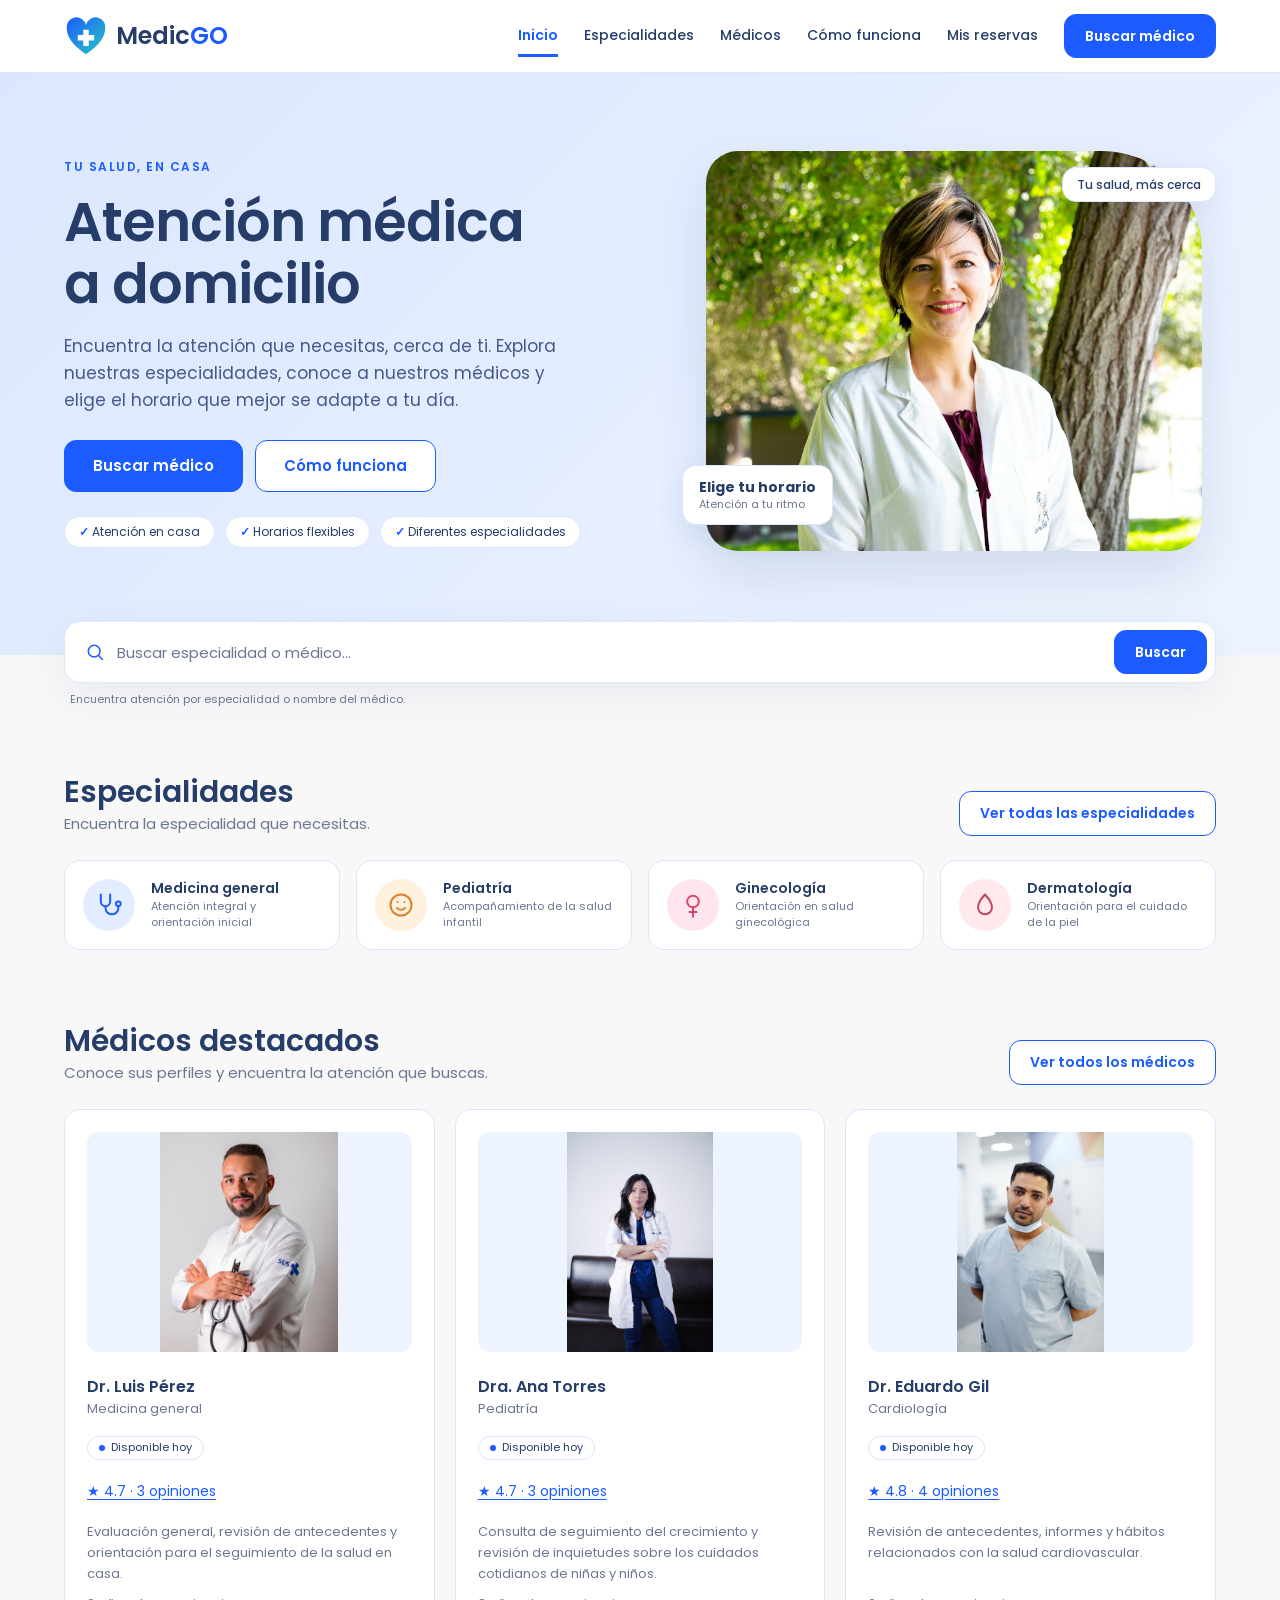
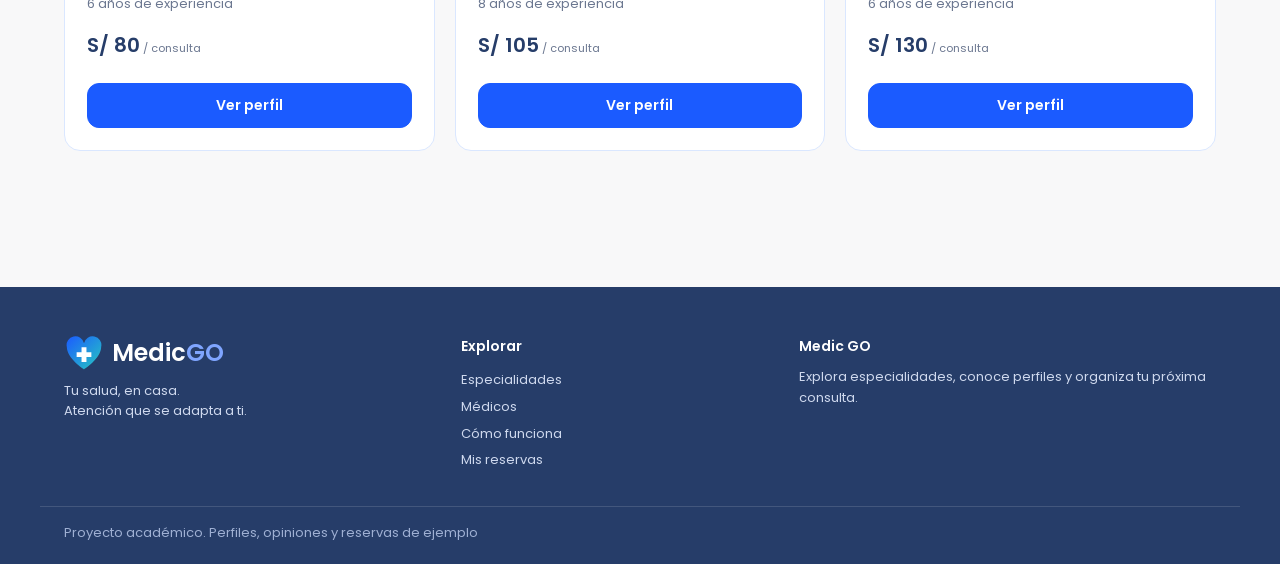
==== index.html @ 57f389d8 "Separa Medic GO en paginas y completa catalogo opiniones y reservas" ====
<!doctype html>
<html lang="es">
<head>
  <meta charset="utf-8">
  <meta name="viewport" content="width=device-width, initial-scale=1">
  <meta name="theme-color" content="#1b5bff">
  <meta name="description" content="Medic GO: encuentra especialidades, conoce nuestros médicos y elige tu horario de atención a domicilio.">
  <title>Medic GO · Tu salud, en casa</title>
  <!-- Poppins desde Google Fonts (temporal). Si falla, se usa Arial. -->
  <link rel="preconnect" href="https://fonts.googleapis.com">
  <link rel="preconnect" href="https://fonts.gstatic.com" crossorigin>
  <link rel="stylesheet" href="https://fonts.googleapis.com/css2?family=Poppins:wght@400;500;600&display=swap">
  <link rel="stylesheet" href="css/styles.css">
  <script src="js/data.js" defer></script>
  <script src="js/app.js" defer></script>
</head>
<body>
  <!-- Identidad visual compartida del proyecto. -->
  <svg width="0" height="0" style="position:absolute" aria-hidden="true">
    <defs><linearGradient id="lg" x1="0" y1="0" x2="1" y2="1"><stop offset="0" stop-color="#1b5bff"/><stop offset="1" stop-color="#27c9c0"/></linearGradient></defs>
    <symbol id="logo" viewBox="0 0 48 44"><path d="M24 42S3 29 3 14.5A10.5 10.5 0 0 1 24 10a10.5 10.5 0 0 1 21 4.5C45 29 24 42 24 42z" fill="url(#lg)"/><path d="M21 15h6v6h6v6h-6v6h-6v-6h-6v-6h6z" fill="#fff"/></symbol>
  </svg>

  <a class="skip" href="#contenido">Saltar al contenido</a>

  <header class="site-header" id="inicio-top">
    <div class="container bar">
      <a class="brand" href="index.html" aria-label="Medic GO, ir al inicio"><svg width="44" height="40"><use href="#logo"/></svg><span>Medic<b>GO</b></span></a>
      <button class="menu-btn" id="menu-btn" aria-expanded="false" aria-controls="main-nav" aria-label="Abrir menú"><span></span><span></span><span></span></button>
      <nav class="nav" id="main-nav" aria-label="Navegación principal">
        <a aria-current="page" href="index.html">Inicio</a>
        <a href="especialidades.html">Especialidades</a>
        <a href="medicos.html">Médicos</a>
        <a href="como-funciona.html">Cómo funciona</a>
        <a href="mis-reservas.html">Mis reservas</a>

        <a class="btn" href="medicos.html">Buscar médico</a>
      </nav>
    </div>
  </header>

  <main id="contenido">    <section class="hero" id="inicio">
      <div class="container hero-grid">
        <div class="hero-text">
          <span class="eyebrow">Tu salud, en casa</span>
          <h1>Atención médica<br>a domicilio</h1>
          <p class="lead">Encuentra la atención que necesitas, cerca de ti. Explora nuestras especialidades, conoce a nuestros médicos y elige el horario que mejor se adapte a tu día.</p>
          <div class="actions"><a class="btn big" href="medicos.html">Buscar médico</a><a class="btn2 big" href="como-funciona.html">Cómo funciona</a></div>
          <ul class="chips"><li>Atención en casa</li><li>Horarios flexibles</li><li>Diferentes especialidades</li></ul>
        </div>
        <div class="art"><img class="hero-photo" src="assets/hero.jpg" alt="Profesional de salud con bata y estetoscopio"><span class="art-chip">Tu salud, más cerca</span><div class="art-card cal"><b>Elige tu horario</b><span>Atención a tu ritmo</span></div></div>
      </div>
    </section>    <section class="container search-wrap" aria-label="Buscador">
      <form class="search" id="search-form" role="search">
        <svg width="20" height="20" viewBox="0 0 24 24" fill="none" stroke="currentColor" stroke-width="1.8" stroke-linecap="round" aria-hidden="true"><circle cx="11" cy="11" r="7"/><path d="M16.5 16.5L21 21"/></svg>
        <input id="search" type="search" placeholder="Buscar especialidad o médico…" aria-label="Buscar especialidad o médico" autocomplete="off">
        <button class="btn" type="submit">Buscar</button>
      </form>
      <p class="hint">Encuentra atención por especialidad o nombre del médico.</p>
    </section>    <section class="section container" id="especialidades">
      <div class="head"><div><h2>Especialidades</h2><p class="muted">Encuentra la especialidad que necesitas.</p></div><a class="btn2" href="especialidades.html">Ver todas las especialidades</a></div>
      <div class="tiles" id="tiles"></div>
    </section><section class="section container"><div class="head"><div><h2>Médicos destacados</h2><p class="muted">Conoce sus perfiles y encuentra la atención que buscas.</p></div><a class="btn2" href="medicos.html">Ver todos los médicos</a></div><div class="docs" id="featured-docs"></div></section></main>

  <footer class="footer">
    <div class="container foot-grid">
      <div><a class="brand light" href="index.html"><svg width="40" height="36"><use href="#logo"/></svg><span>Medic<b>GO</b></span></a><p>Tu salud, en casa.<br>Atención que se adapta a ti.</p></div>
      <div><h3>Explorar</h3><a href="especialidades.html">Especialidades</a><a href="medicos.html">Médicos</a><a href="como-funciona.html">Cómo funciona</a><a href="mis-reservas.html">Mis reservas</a></div>
      <div><h3>Medic GO</h3><p>Explora especialidades, conoce perfiles y organiza tu próxima consulta.</p></div>
    </div>
    <p class="copy container">Proyecto académico. Perfiles, opiniones y reservas de ejemplo</p>
  </footer>
  <div id="toast" role="status" aria-live="polite"></div>
</body>
</html>
---- css/styles.css ----
/* COLORES Y CONFIGURACIÓN */
:root {
  --blue: #1b5bff;
  --blue-d: #104ae5;
  --navy: #263d69;
  --hero: #dbe7ff;
  --soft: #edf3ff;
  --bg: #f8f8f9;
  --gray: #6b7790;
  --line: #dae7ff;
  --sand: #fff3d6;
  --r: 16px;
  --max: 1200px;
}

* {
  box-sizing: border-box;
}

[hidden] {
  display: none !important;
}

html {
  scroll-behavior: smooth;
  scroll-padding-top: 90px;
}

body {
  margin: 0;
  font-family: Poppins, Arial, sans-serif;
  font-size: 15px;
  line-height: 1.6;
  color: var(--navy);
  background: var(--bg);
}

h1, h2, h3, p, ul, ol {
  margin: 0;
}

ul, ol {
  padding: 0;
  list-style: none;
}

h1 {
  font-size: clamp(32px, 4.6vw, 54px);
  line-height: 1.15;
  font-weight: 600;
  letter-spacing: -1px;
}

h2 {
  font-size: clamp(22px, 2.6vw, 30px);
  line-height: 1.3;
  font-weight: 600;
}

h3 {
  font-size: 16px;
  font-weight: 600;
}

a {
  color: inherit;
}

button, input, select {
  font-family: inherit;
}

.muted {
  color: var(--gray);
}

:focus-visible {
  outline: 3px solid #91b1ff;
  outline-offset: 3px;
}

.container {
  width: 100%;
  max-width: var(--max);
  margin: 0 auto;
  padding: 0 24px;
}

.skip {
  position: absolute;
  left: -999px;
  top: 8px;
  background: white;
  padding: 8px 14px;
  border-radius: 8px;
  z-index: 100;
}

.skip:focus {
  left: 8px;
}

/* BOTONES */
.btn, .btn2 {
  display: inline-flex;
  align-items: center;
  justify-content: center;
  gap: 8px;
  min-height: 44px;
  padding: 10px 20px;
  border-radius: 12px;
  font-size: 14px;
  font-weight: 600;
  text-decoration: none;
  cursor: pointer;
  border: 1px solid var(--blue);
  transition: background .2s, transform .2s;
}

.btn {
  background: var(--blue);
  color: white;
}

.btn:hover {
  background: var(--blue-d);
  transform: translateY(-1px);
}

.btn2 {
  background: white;
  color: var(--blue);
}

.btn2:hover {
  background: var(--soft);
}

.big {
  min-height: 52px;
  padding: 12px 28px;
  font-size: 15px;
}

.full {
  width: 100%;
  margin-top: 20px;
}

/* ENCABEZADO */
.site-header {
  position: sticky;
  top: 0;
  z-index: 50;
  background: #ffffffee;
  backdrop-filter: blur(10px);
  border-bottom: 1px solid var(--line);
}

.bar {
  display: flex;
  align-items: center;
  justify-content: space-between;
  gap: 20px;
  min-height: 72px;
}

.brand {
  display: flex;
  align-items: center;
  gap: 8px;
  text-decoration: none;
  font-size: 24px;
  font-weight: 600;
  line-height: 1;
}

.brand b {
  color: var(--blue);
  font-weight: 600;
}

.nav {
  display: flex;
  align-items: center;
  gap: 26px;
}

.nav > a:not(.btn) {
  text-decoration: none;
  font-size: 14px;
  font-weight: 500;
  padding: 6px 0;
  border-bottom: 2px solid transparent;
}

.nav > a:not(.btn):hover {
  color: var(--blue);
  border-color: var(--blue);
}

.menu-btn {
  display: none;
  width: 44px;
  height: 44px;
  border: 1px solid var(--line);
  border-radius: 12px;
  background: white;
  cursor: pointer;
  flex-direction: column;
  justify-content: center;
  align-items: center;
  gap: 5px;
}

.menu-btn span {
  width: 20px;
  height: 2px;
  background: var(--navy);
  border-radius: 2px;
  transition: .2s;
}

.menu-btn[aria-expanded="true"] span:nth-child(1) {
  transform: translateY(7px) rotate(45deg);
}

.menu-btn[aria-expanded="true"] span:nth-child(2) {
  opacity: 0;
}

.menu-btn[aria-expanded="true"] span:nth-child(3) {
  transform: translateY(-7px) rotate(-45deg);
}

/* PORTADA */
.hero {
  background: linear-gradient(135deg, var(--hero), #eef4ff);
  padding: 64px 0 90px;
}

.hero-grid {
  display: grid;
  grid-template-columns: 1.05fr .95fr;
  gap: 48px;
  align-items: center;
}

.eyebrow {
  display: inline-block;
  font-size: 12px;
  font-weight: 600;
  letter-spacing: 1.5px;
  text-transform: uppercase;
  color: var(--blue);
  margin-bottom: 14px;
}

.lead {
  font-size: 17px;
  color: #46598a;
  margin: 18px 0 26px;
  max-width: 520px;
}

.actions {
  display: flex;
  gap: 12px;
  flex-wrap: wrap;
}

.chips {
  display: flex;
  gap: 10px;
  flex-wrap: wrap;
  margin-top: 24px;
}

.chips li {
  font-size: 12px;
  background: white;
  border: 1px solid var(--line);
  border-radius: 20px;
  padding: 5px 14px;
}

.chips li::before {
  content: "✓ ";
  color: var(--blue);
  font-weight: 600;
}

.art {
  position: relative;
  min-height: 380px;
  display: grid;
  place-items: center;
  padding: 14px;
}

.hero-photo {
  width: 100%;
  height: 400px;
  object-fit: cover;
  object-position: center 25%;
  border-radius: 32px 100px 32px 32px;
  box-shadow: 0 24px 50px #263d6920;
  background: var(--soft);
}

.art-chip, .art-card {
  position: absolute;
  background: white;
  border: 1px solid var(--line);
  border-radius: 14px;
  box-shadow: 0 10px 30px #263d6914;
  font-size: 12px;
}

.art-chip {
  top: 30px;
  right: 0;
  padding: 7px 14px;
  font-weight: 500;
}

.art-card {
  padding: 12px 16px;
  display: flex;
  flex-direction: column;
  line-height: 1.35;
}

.art-card b {
  font-size: 14px;
}

.art-card span {
  color: var(--gray);
  font-size: 11px;
}

.art-card.cal {
  left: -10px;
  bottom: 40px;
}

/* BUSCADOR */
.search-wrap {
  margin-top: -34px;
  position: relative;
  z-index: 2;
}

.search {
  display: flex;
  align-items: center;
  gap: 12px;
  background: white;
  border: 1px solid var(--line);
  border-radius: 16px;
  padding: 8px 8px 8px 20px;
  box-shadow: 0 12px 40px #263d6914;
  color: var(--blue);
}

.search input {
  flex: 1;
  min-width: 0;
  border: 0;
  background: none;
  font-size: 15px;
  color: var(--navy);
  padding: 10px 0;
}

.search input::placeholder {
  color: var(--gray);
}

.hint {
  font-size: 11px;
  color: var(--gray);
  margin: 8px 0 0 6px;
}

/* SECCIONES */
.section {
  padding: 64px 24px 8px;
}

.head {
  display: flex;
  align-items: flex-end;
  justify-content: space-between;
  gap: 16px;
  margin-bottom: 24px;
}

.tiles {
  display: grid;
  grid-template-columns: repeat(4, 1fr);
  gap: 16px;
}

.tile {
  display: flex;
  align-items: center;
  gap: 16px;
  background: white;
  border: 1px solid var(--line);
  border-radius: var(--r);
  padding: 18px;
  text-align: left;
  font: inherit;
  color: inherit;
  cursor: pointer;
  text-decoration: none;
  transition: .2s;
}

.tile:hover {
  border-color: #aac5ff;
  box-shadow: 0 10px 28px #1b5bff18;
  transform: translateY(-2px);
}

.tile .ic {
  width: 52px;
  height: 52px;
  border-radius: 50%;
  display: grid;
  place-items: center;
  flex-shrink: 0;
  background: var(--t, #edf3ff);
  color: var(--c, #1b5bff);
}

.tile b {
  display: block;
  font-size: 14px;
  font-weight: 600;
  line-height: 1.3;
}

.tile small {
  display: block;
  font-size: 11px;
  color: var(--gray);
  line-height: 1.4;
  margin-top: 2px;
}

.empty {
  text-align: center;
  color: var(--gray);
  padding: 24px;
}

/* Los destinos de navegación quedan visibles bajo la cabecera fija. */
section[id], #contenido {
  scroll-margin-top: 8px;
}

.dialog-actions {
  display: flex;
  flex-wrap: wrap;
  gap: 12px;
  margin-top: 16px;
}

.dialog-actions > button {
  flex: 1 1 160px;
}

#clear-filters {
  margin-bottom: 12px;
}

/* CÓMO FUNCIONA */
.steps-band {
  background: white;
  border-block: 1px solid var(--line);
  margin-top: 56px;
  padding: 56px 0;
}

.steps-band h2 {
  text-align: center;
  margin-bottom: 32px;
}

.steps {
  display: grid;
  grid-template-columns: repeat(4, 1fr);
  gap: 20px;
}

.steps li {
  text-align: center;
  padding: 8px 14px;
}

.steps span {
  width: 48px;
  height: 48px;
  border-radius: 50%;
  background: var(--blue);
  color: white;
  font-weight: 600;
  font-size: 18px;
  display: grid;
  place-items: center;
  margin: 0 auto 12px;
}

.steps p {
  font-size: 13px;
  color: var(--gray);
}

/* FILTROS */
.filters {
  display: grid;
  grid-template-columns: repeat(3, 1fr);
  gap: 18px;
  padding: 24px;
  background: white;
  border: 1px solid var(--line);
  border-radius: 16px;
  margin-bottom: 16px;
}

.filters label, .field {
  display: flex;
  flex-direction: column;
  gap: 8px;
  font-weight: 500;
  font-size: 13px;
}

select, input[type="date"] {
  width: 100%;
  padding: 12px;
  border: 1px solid #bdcdef;
  border-radius: 10px;
  font: inherit;
  color: var(--navy);
  background: white;
}

#result-count {
  margin-bottom: 18px;
}

.load-more {
  display: flex;
  margin: 24px auto 0;
}

/* TARJETAS DE MÉDICOS */
.docs {
  display: grid;
  grid-template-columns: repeat(3, 1fr);
  gap: 20px;
}

.doc {
  position: relative;
  background: white;
  border: 1px solid var(--line);
  border-radius: var(--r);
  padding: 22px;
  display: flex;
  flex-direction: column;
  gap: 10px;
  font-size: 13px;
}

.doctor-photo {
  width: 100%;
  height: 220px;
  object-fit: contain;
  object-position: center;
  border-radius: 12px;
  margin-bottom: 12px;
  background: var(--soft);
}

.doc-top {
  display: flex;
  align-items: center;
  gap: 14px;
  margin-bottom: 6px;
}

.doc h3 {
  font-size: 16px;
}

.doc .sp {
  color: var(--gray);
}

.pill {
  display: inline-flex;
  align-items: center;
  gap: 6px;
  font-size: 11px;
  border: 1px solid var(--line);
  border-radius: 20px;
  padding: 2px 11px;
  align-self: flex-start;
  background: white;
}

.pill::before {
  content: "";
  width: 6px;
  height: 6px;
  border-radius: 50%;
  background: var(--blue);
}

.price {
  font-size: 20px;
  font-weight: 600;
  margin-top: 4px;
}

.price small {
  font-size: 11px;
  font-weight: 400;
  color: var(--gray);
}

.doc .btn {
  margin-top: auto;
}

/* BLOQUES DE INFORMACIÓN */
.bands {
  display: grid;
  grid-template-columns: 1fr 1fr;
  gap: 20px;
  margin-top: 56px;
}

.band {
  display: flex;
  align-items: center;
  gap: 16px;
  border-radius: var(--r);
  padding: 24px;
  flex-wrap: wrap;
}

.band div {
  flex: 1;
  min-width: 200px;
}

.band p {
  font-size: 13px;
  margin-top: 4px;
}

.band.blue {
  background: #dde8ff;
}

.band.sand {
  background: var(--sand);
  border: 1px solid #f2dfac;
}

.ico {
  width: 48px;
  height: 48px;
  border-radius: 14px;
  background: white;
  color: var(--blue);
  display: grid;
  place-items: center;
  font-size: 22px;
  flex-shrink: 0;
}

/* MIS RESERVAS */
.booking {
  display: flex;
  align-items: center;
  gap: 16px;
  background: white;
  border: 1px solid var(--line);
  border-radius: var(--r);
  padding: 16px 20px;
  margin-bottom: 12px;
  flex-wrap: wrap;
}

.booking div {
  flex: 1;
  min-width: 180px;
}

.booking p {
  font-size: 12px;
  color: var(--gray);
}

.tag {
  font-size: 11px;
  background: var(--sand);
  color: #6b4c0c;
  border-radius: 8px;
  padding: 3px 10px;
}

.tag.x {
  background: #f5eded;
  color: #9a4d4d;
}

.noreserv {
  text-align: center;
  background: white;
  border: 1px dashed #aac5ff;
  border-radius: var(--r);
  padding: 40px 20px;
}

.noreserv p {
  color: var(--gray);
  margin: 6px 0 16px;
}

/* VENTANAS DE PERFIL Y RESERVA */
dialog {
  position: fixed;
  width: min(620px, calc(100% - 28px));
  max-height: 90dvh;
  overflow: auto;
  border: 1px solid var(--line);
  border-radius: 24px;
  padding: 36px;
  color: var(--navy);
  background: white;
  box-shadow: 0 24px 100px #101e4c40;
}

dialog::backdrop {
  background: #15254288;
  backdrop-filter: blur(4px);
}

dialog h2 {
  margin: 12px 0;
}

dialog p {
  margin: 10px 0;
}

.close-dialog {
  position: absolute;
  right: 12px;
  top: 12px;
  width: 40px;
  height: 40px;
  border: 0;
  border-radius: 50%;
  background: var(--soft);
  color: var(--navy);
  font-size: 28px;
  cursor: pointer;
  z-index: 2;
}

.profile-photo {
  display: block;
  width: 150px;
  height: 150px;
  object-fit: contain;
  object-position: center;
  background: var(--soft);
  border-radius: 24px;
  margin-bottom: 20px;
}

.profile-bio {
  color: var(--gray);
}

.profile-stats {
  display: grid;
  grid-template-columns: 1fr 1fr;
  gap: 12px;
  margin: 24px 0;
}

.profile-stats div {
  background: var(--soft);
  padding: 16px;
  border-radius: 12px;
}

.profile-stats small {
  display: block;
}

.field {
  margin: 24px 0;
}

fieldset {
  padding: 0;
  margin: 16px 0;
  border: 0;
}

legend {
  margin-bottom: 12px;
  font-weight: 500;
  font-size: 14px;
}

.time-grid {
  display: grid;
  grid-template-columns: repeat(4, 1fr);
  gap: 10px;
}

.time-slot {
  position: relative;
}

.time-slot input {
  position: absolute;
  opacity: 0;
  width: 100%;
  height: 100%;
  margin: 0;
}

.time-slot span {
  display: block;
  text-align: center;
  border: 1px solid var(--line);
  border-radius: 10px;
  padding: 10px;
  color: var(--blue);
  cursor: pointer;
}

.time-slot input:checked + span {
  background: var(--blue);
  color: white;
}

.time-slot input:disabled + span {
  color: #a4adbb;
  background: #f1f3f6;
  text-decoration: line-through;
  cursor: not-allowed;
}

.time-slot input:focus-visible + span {
  outline: 3px solid #91b1ff;
  outline-offset: 2px;
}

.summary {
  background: var(--soft);
  border: 1px solid var(--line);
  padding: 20px;
  border-radius: 14px;
  margin: 24px 0;
}

.success-icon {
  width: 64px;
  height: 64px;
  display: grid;
  place-items: center;
  border-radius: 50%;
  background: #ddf7ed;
  color: #13865d;
  font-size: 32px;
}

#form-error {
  color: #ad2338;
}

/* PIE DE PÁGINA */
.footer {
  background: var(--navy);
  color: #cfd9ee;
  margin-top: 80px;
  padding: 48px 0 20px;
}

.foot-grid {
  display: grid;
  grid-template-columns: 1.2fr 1fr 1.4fr;
  gap: 40px;
}

.footer h3 {
  color: white;
  font-size: 14px;
  margin-bottom: 10px;
}

.footer a:not(.brand) {
  display: block;
  text-decoration: none;
  font-size: 13px;
  padding: 3px 0;
}

.footer a:hover {
  color: white;
  text-decoration: underline;
}

.footer p {
  font-size: 13px;
}

.foot-grid a {
  width: fit-content;
}

.brand.light {
  color: white;
  margin-bottom: 10px;
}

.brand.light b {
  color: #7fa5ff;
}

.copy {
  margin-top: 32px;
  border-top: 1px solid #ffffff22;
  padding-top: 16px;
  font-size: 11px;
  color: #9fb0d3;
}

/* NOTIFICACIONES */
#toast {
  position: fixed;
  left: 50%;
  bottom: 28px;
  transform: translateX(-50%) translateY(20px);
  background: var(--navy);
  color: white;
  padding: 12px 20px;
  border-radius: 12px;
  font-size: 13px;
  opacity: 0;
  pointer-events: none;
  transition: .25s;
  z-index: 99;
  max-width: 90%;
  text-align: center;
}

#toast.show {
  opacity: 1;
  transform: translateX(-50%);
}

/* ADAPTACIÓN A TABLET */
@media (max-width: 1100px) {
  .nav {
    gap: 14px;
  }

  .nav > a:not(.btn) {
    font-size: 12px;
  }
}

@media (max-width: 1000px) {
  .tiles, .docs, .steps {
    grid-template-columns: repeat(2, 1fr);
  }

  .hero-grid {
    grid-template-columns: 1fr;
  }

  .art {
    min-height: 320px;
  }

  .bands {
    grid-template-columns: 1fr;
  }

  .foot-grid {
    grid-template-columns: 1fr 1fr;
  }
}

/* MENÚ EN CELULAR */
@media (max-width: 860px) {
  .menu-btn {
    display: flex;
  }

  .nav {
    display: none;
    position: absolute;
    left: 0;
    right: 0;
    top: 100%;
    background: white;
    border-bottom: 1px solid var(--line);
    flex-direction: column;
    align-items: stretch;
    gap: 0;
    padding: 8px 24px 20px;
    box-shadow: 0 16px 30px #263d6916;
  }

  .nav.open {
    display: flex;
  }

  .nav > a:not(.btn) {
    padding: 14px 0;
    border-bottom: 1px solid var(--soft);
    font-size: 14px;
  }

  .nav .btn {
    margin-top: 10px;
  }
}

@media (max-width: 600px) {
  .filters {
    grid-template-columns: 1fr;
    padding: 18px;
  }

  .hero-photo {
    height: 330px;
  }

  .art-card.cal {
    left: 0;
  }

  .time-grid {
    grid-template-columns: repeat(2, 1fr);
  }

  dialog {
    padding: 28px 20px;
  }

  .doctor-photo {
    height: 260px;
  }

  .hero h1 {
    font-size: 38px;
  }

  .hero .lead {
    font-size: 16px;
  }
}

@media (max-width: 560px) {
  .container {
    padding: 0 16px;
  }

  .section {
    padding: 44px 16px 4px;
  }

  .hero {
    padding: 40px 0 70px;
  }

  .tiles, .docs, .steps, .foot-grid {
    grid-template-columns: 1fr;
  }

  .actions .btn, .actions .btn2 {
    flex: 1;
  }

  .search .btn {
    padding: 10px 14px;
  }

  .head {
    flex-direction: column;
    align-items: flex-start;
  }
}

@media (prefers-reduced-motion: reduce) {
  html {
    scroll-behavior: auto;
  }

  * {
    transition: none !important;
  }
}

/* Páginas independientes */
.nav a[aria-current="page"] { color: var(--primary, #1b5bff); font-weight:600; box-shadow:0 3px #1b5bff; }
main { min-height:55vh; padding-bottom:48px; }
.detail-page { max-width:760px; margin:32px auto; padding:32px; background:#fff; border:1px solid #e3eaf5; border-radius:24px; }
.detail-page .profile-photo { max-width:100%; }
.filters input { width:100%; min-width:0; padding:12px; border:1px solid #cad6e8; border-radius:10px; font:inherit; }
.guide { padding-left:26px; max-width:850px; }
.guide li { padding:12px; }
@media(max-width:600px){.detail-page{width:calc(100% - 32px);padding:24px 16px;}.detail-page .profile-photo{float:none;} }

.doc-description { font-size:13px; color:var(--gray); flex-grow:1; }
.rating-link { display:block; color:var(--blue); padding:10px 0; font-size:14px; text-decoration:underline; text-underline-offset:3px; }
.rating-link:hover { color:var(--blue-d); }
.reviews-section { margin-top:40px; padding-top:32px; border-top:1px solid var(--line); scroll-margin-top:100px; }
.review-overview { display:grid; grid-template-columns:1fr 1.4fr; gap:24px; align-items:center; margin:24px 0; }
.rating-average { font-size:48px; color:var(--blue); }
.rating-row { display:flex; align-items:center; gap:12px; font-size:13px; margin:6px 0; }
.rating-row meter { flex:1; min-width:0; accent-color:var(--blue); }
.review-order { margin:24px 0; max-width:260px; }
.review { padding:20px 0; border-top:1px solid var(--line); }
.review .head { gap:12px; margin-bottom:8px; }
.review time { font-size:12px; color:var(--gray); }
.stars { color:var(--blue); font-size:19px; letter-spacing:2px; }
.availability-note { margin:20px 0 0; }
.back-link { display:block; margin-bottom:24px; color:var(--blue); }
.booking-photo { width:68px; height:82px; object-fit:contain; border-radius:12px; background:var(--soft); }
.booking-actions { display:flex; gap:10px; flex-wrap:wrap; }
.booking > div { min-width:0; }
.booking small { overflow-wrap:anywhere; }
.booking h3 a { color:var(--navy); }
.detail-page h1 { font-size:clamp(26px,5vw,38px); margin-bottom:16px; }
.detail-page h2 { font-size:23px; }
.guide { list-style:decimal; }
.guide p { max-width:75ch; }
#reservation-form { margin-top:24px; }
.doc .btn { margin-top:12px; }
main > .search-wrap:first-child { margin-top:32px; }
@media(max-width:600px) {
  .review-overview { grid-template-columns:1fr; gap:12px; }
  .booking { display:grid; grid-template-columns:68px minmax(0,1fr); align-items:start; }
  .booking .tag { grid-column:2; justify-self:start; }
  .booking .booking-actions { grid-column:1 / -1; width:100%; }
  .booking-actions .btn2 { flex:1 1 130px; text-align:center; }
}
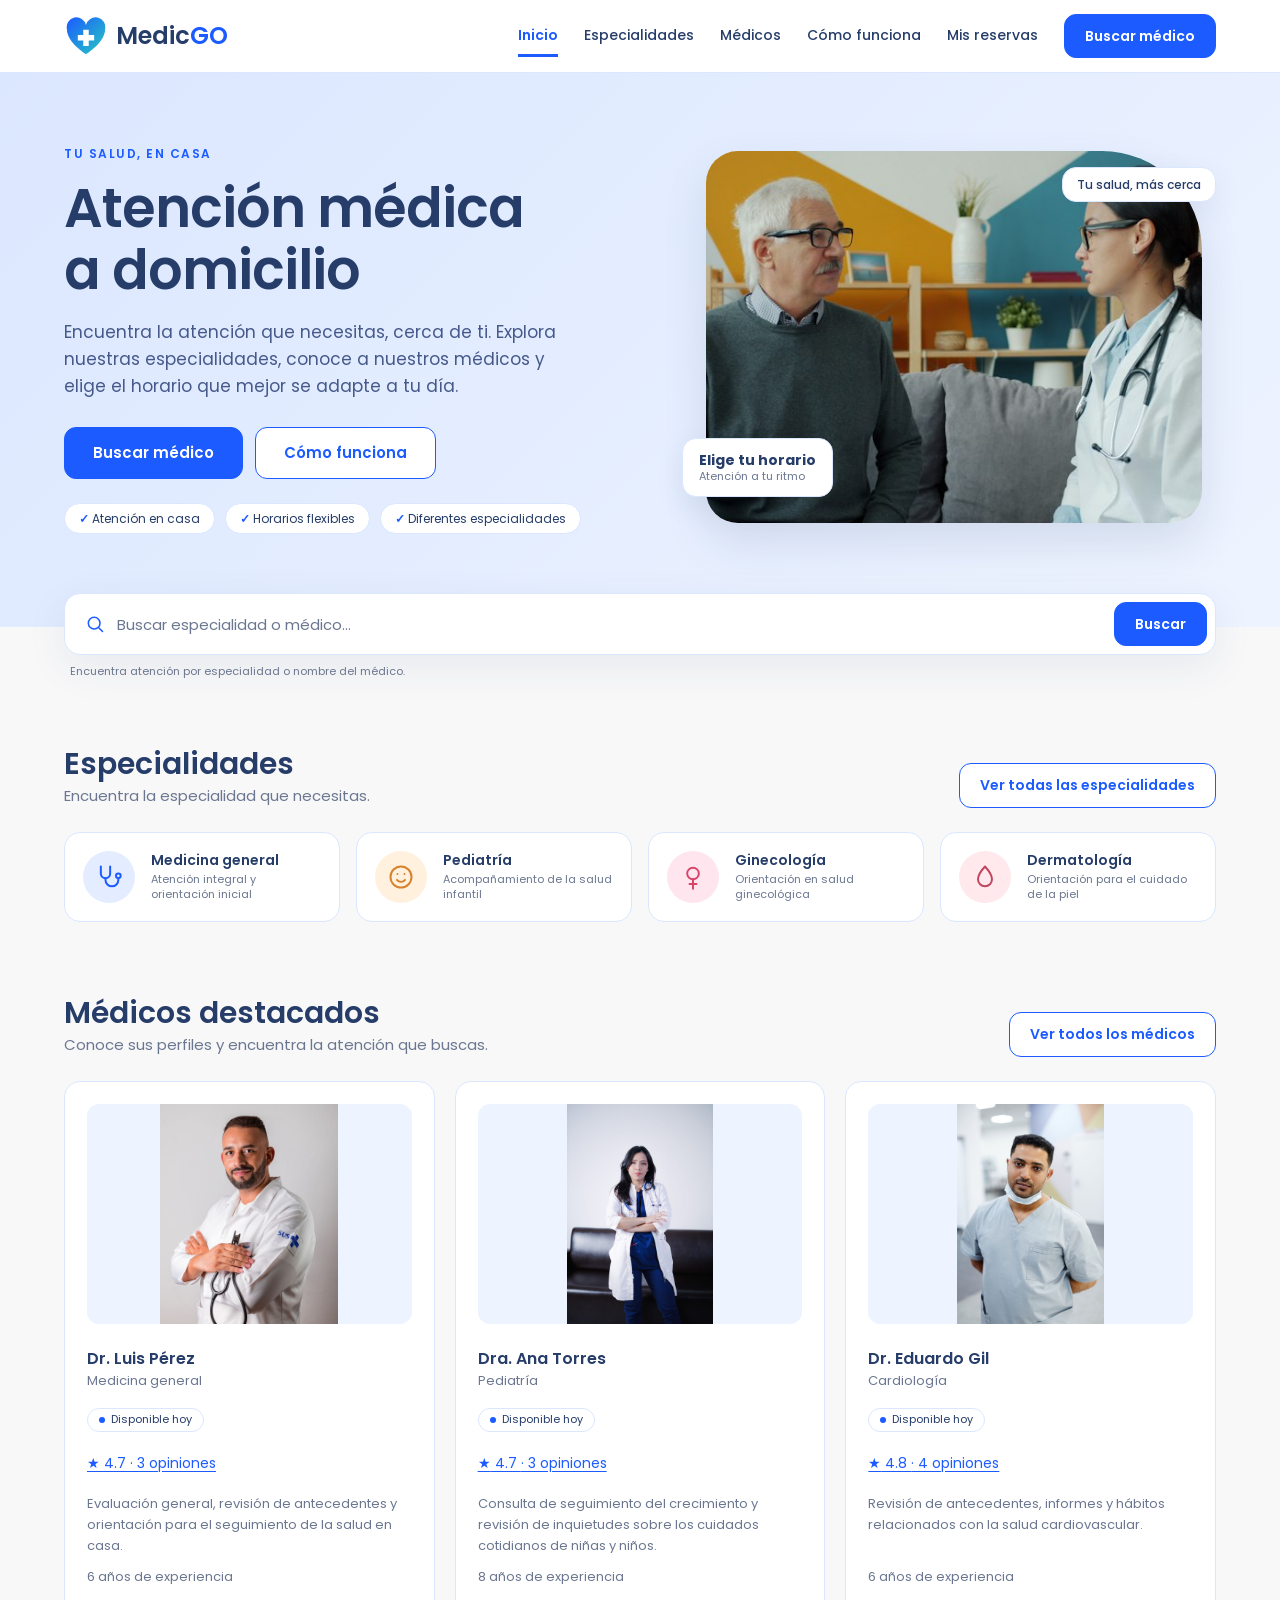
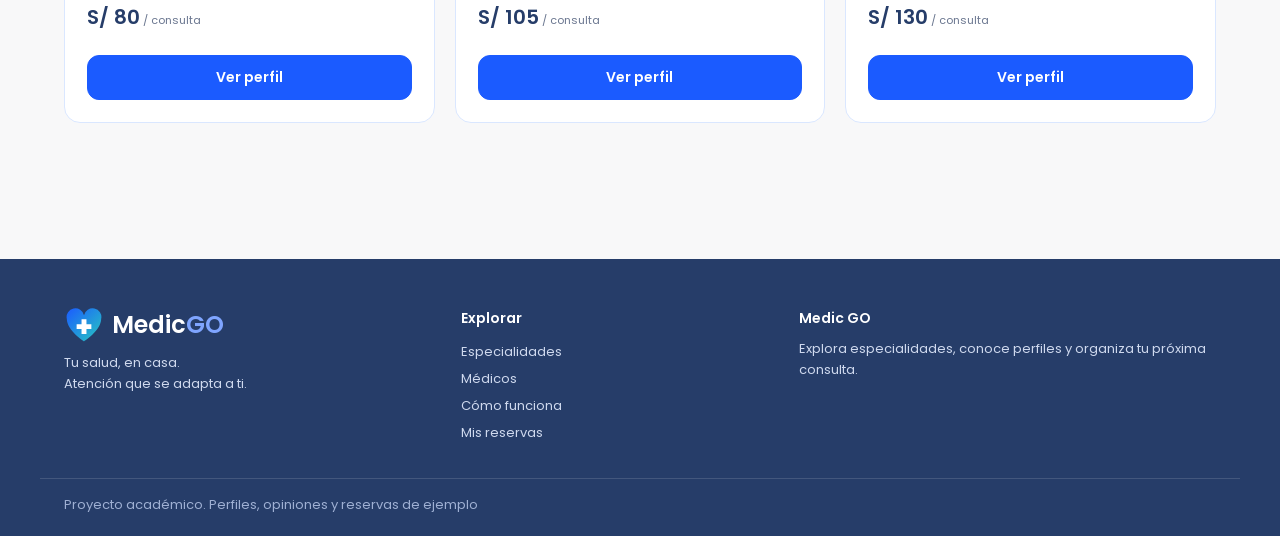
==== commit 8109fd99: "Mejora foto de atencion a domicilio y movimiento suave del inicio" ====
--- a/index.html
+++ b/index.html
@@ -48,7 +48,7 @@
           <div class="actions"><a class="btn big" href="medicos.html">Buscar médico</a><a class="btn2 big" href="como-funciona.html">Cómo funciona</a></div>
           <ul class="chips"><li>Atención en casa</li><li>Horarios flexibles</li><li>Diferentes especialidades</li></ul>
         </div>
-        <div class="art"><img class="hero-photo" src="assets/hero.jpg" alt="Profesional de salud con bata y estetoscopio"><span class="art-chip">Tu salud, más cerca</span><div class="art-card cal"><b>Elige tu horario</b><span>Atención a tu ritmo</span></div></div>
+        <div class="art"><div class="hero-photo-frame"><img class="hero-photo" src="assets/hero-domicilio.jpg" srcset="assets/hero-domicilio-720.jpg 720w, assets/hero-domicilio.jpg 1200w" sizes="(max-width: 560px) calc(100vw - 60px), (max-width: 1000px) calc(100vw - 76px), 520px" width="1200" height="675" fetchpriority="high" decoding="async" alt="Médica con bata y estetoscopio atendiendo a un adulto mayor en el sofá de una sala luminosa"></div><span class="art-chip">Tu salud, más cerca</span><div class="art-card cal"><b>Elige tu horario</b><span>Atención a tu ritmo</span></div></div>
       </div>
     </section>    <section class="container search-wrap" aria-label="Buscador">
       <form class="search" id="search-form" role="search">
--- a/css/styles.css
+++ b/css/styles.css
@@ -306,6 +306,53 @@
   border-radius: 32px 100px 32px 32px;
   box-shadow: 0 24px 50px #263d6920;
   background: var(--soft);
+}
+
+/* Fotografía del inicio: el marco contiene el zoom sin cambiar el flujo. */
+#inicio .hero-photo-frame {
+  width: 100%;
+  aspect-ratio: 4 / 3;
+  overflow: hidden;
+  border-radius: 32px 100px 32px 32px;
+  box-shadow: 0 20px 44px #263d6920;
+  background: var(--soft);
+}
+
+#inicio .hero-photo {
+  display: block;
+  width: 100%;
+  height: 100%;
+  object-fit: cover;
+  object-position: 50% 42%;
+  border-radius: 0;
+  box-shadow: none;
+  transform-origin: 50% 38%;
+  animation: medicgo-photo-breathe 12s ease-in-out infinite;
+}
+
+#inicio .art-chip {
+  animation: medicgo-label-float 8s ease-in-out infinite;
+}
+
+#inicio .art-card.cal {
+  animation: medicgo-label-float 10s ease-in-out -3s infinite;
+}
+
+@keyframes medicgo-photo-breathe {
+  0%, 100% { transform: scale(1); }
+  50% { transform: scale(1.035); }
+}
+
+@keyframes medicgo-label-float {
+  0%, 100% { transform: translateY(0); }
+  50% { transform: translateY(-4px); }
+}
+
+@media (prefers-reduced-motion: reduce) {
+  #inicio .hero-photo, #inicio .art-chip, #inicio .art-card.cal {
+    animation: none;
+    transform: none;
+  }
 }
 
 .art-chip, .art-card {
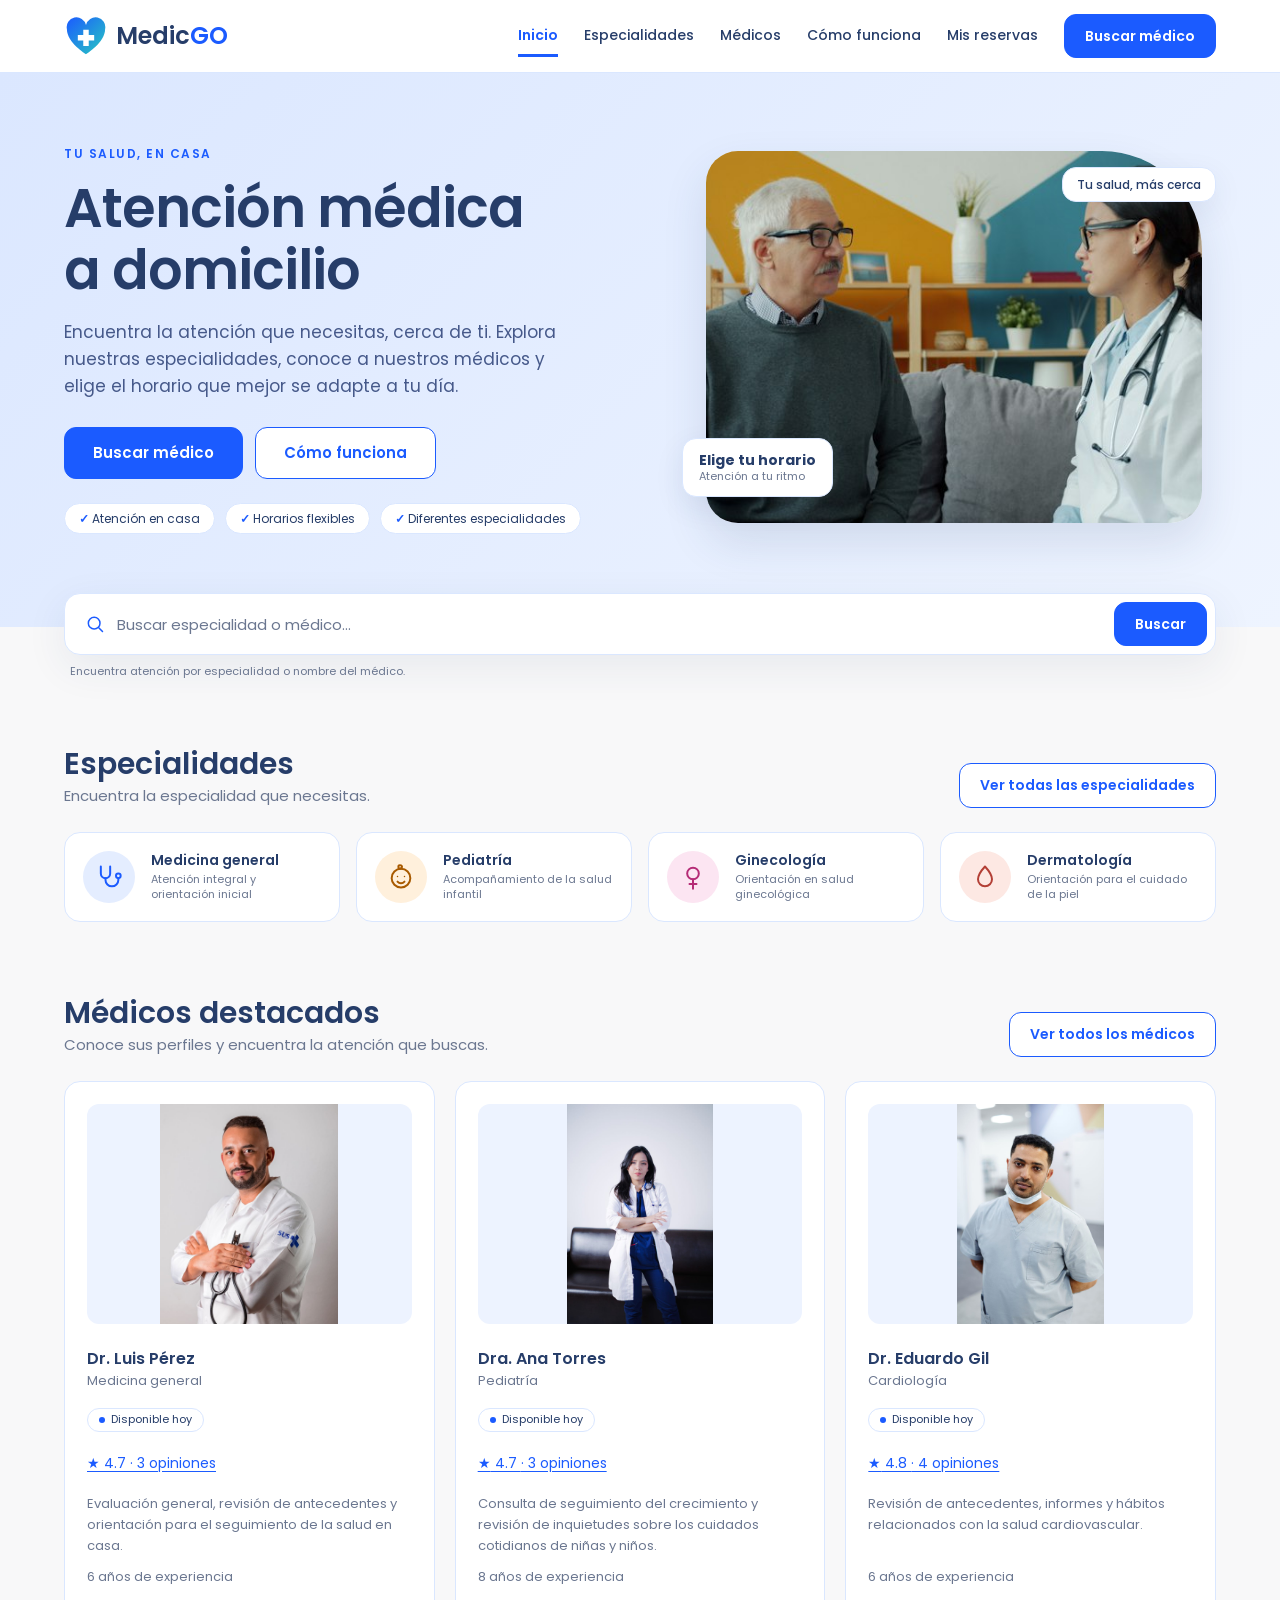
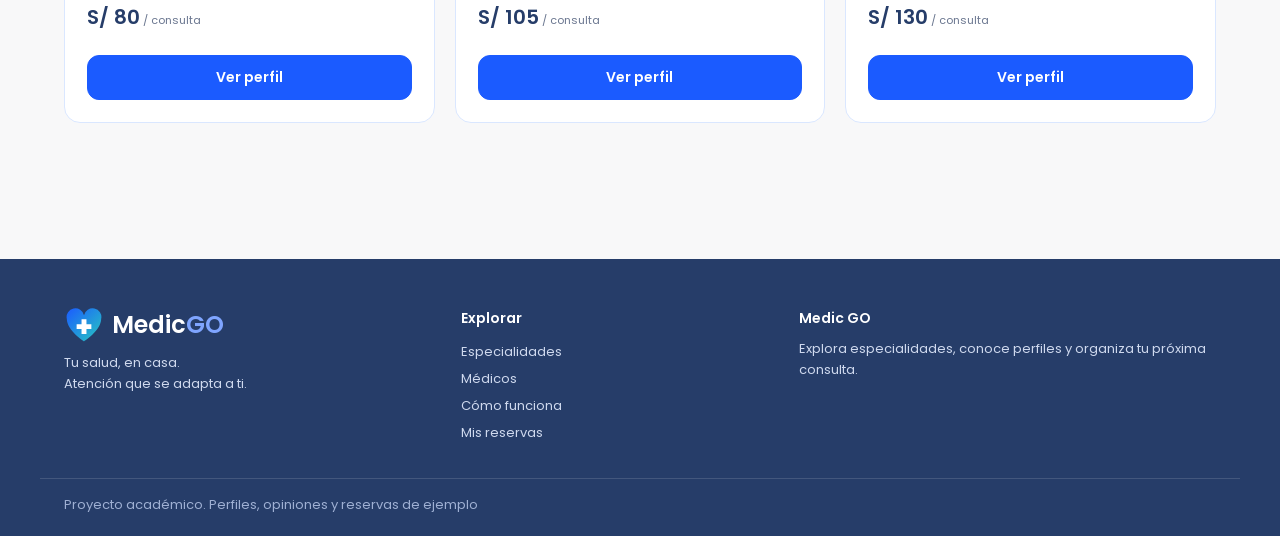
==== commit 01f284e1: "Guarda index.html con marca UTF-8 BOM" ====
--- a/index.html
+++ b/index.html
@@ -1,4 +1,4 @@
-<!doctype html>
+﻿<!doctype html>
 <html lang="es">
 <head>
   <meta charset="utf-8">
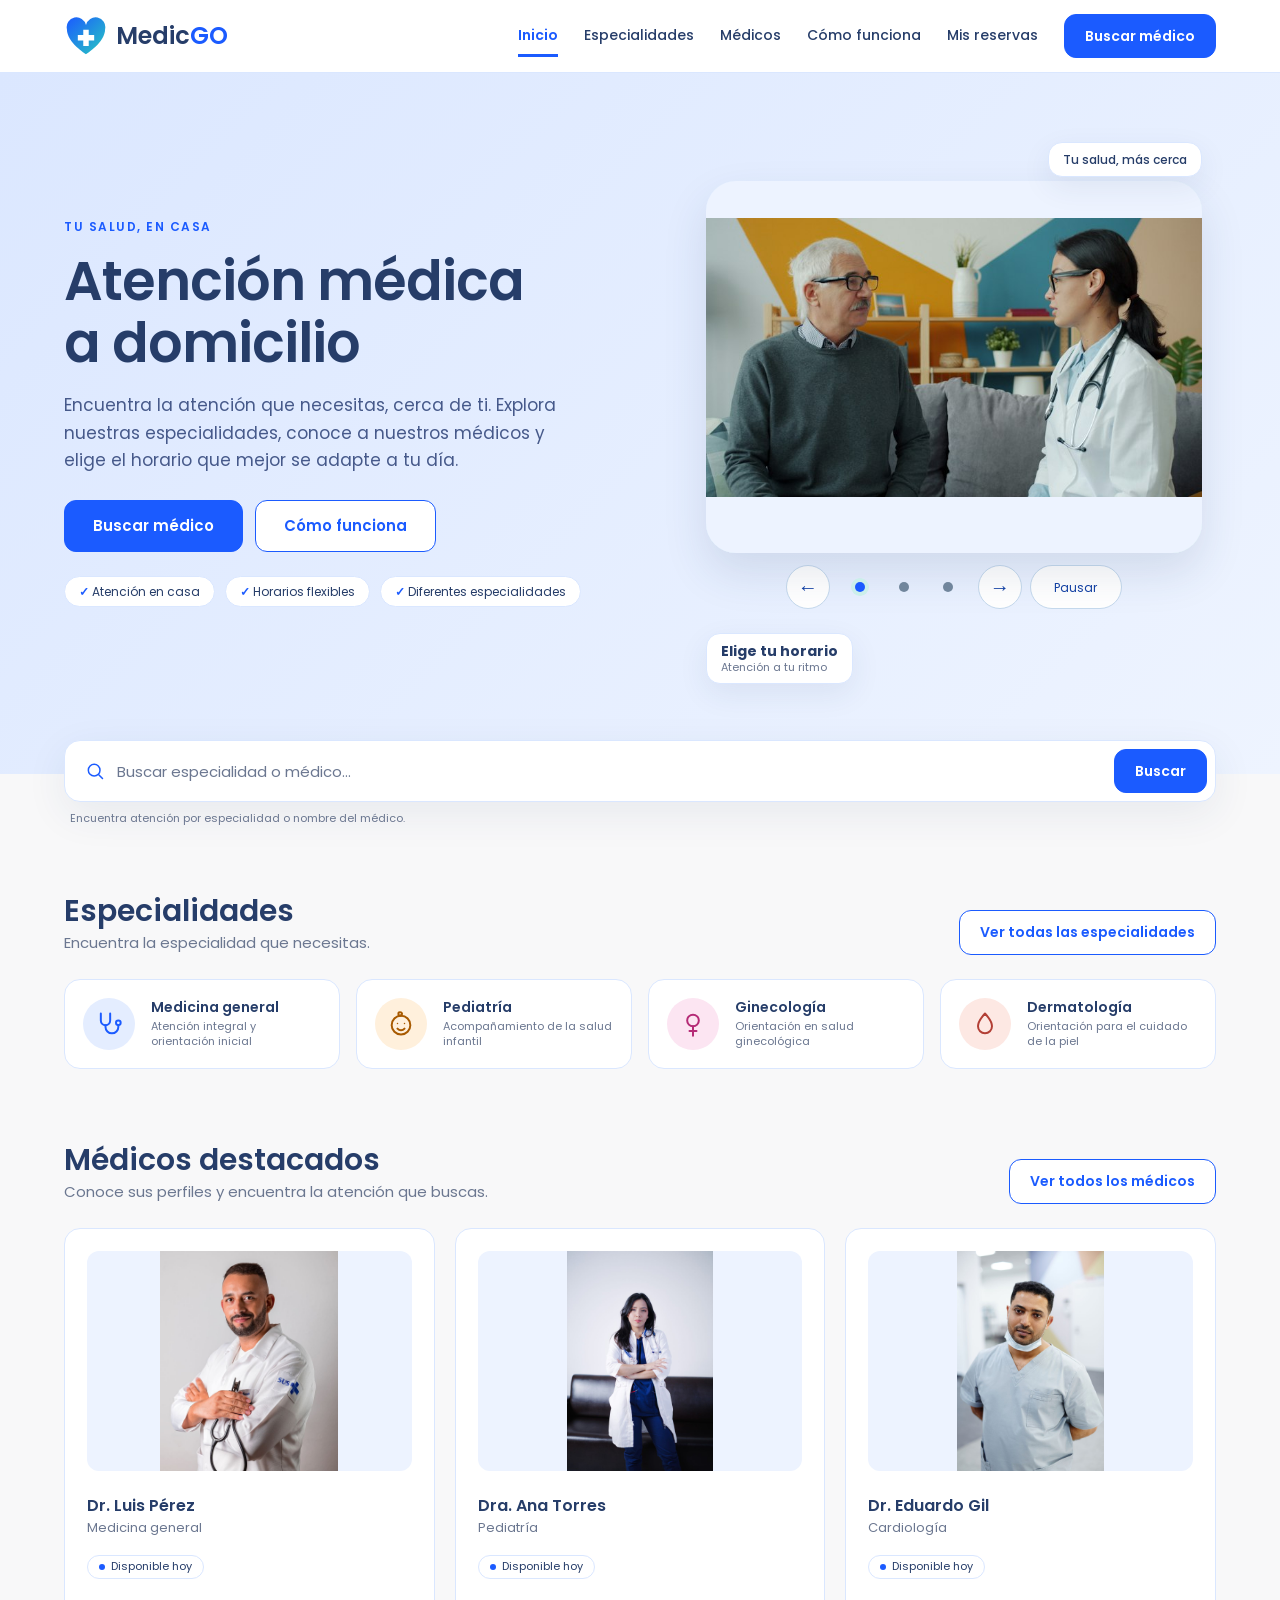
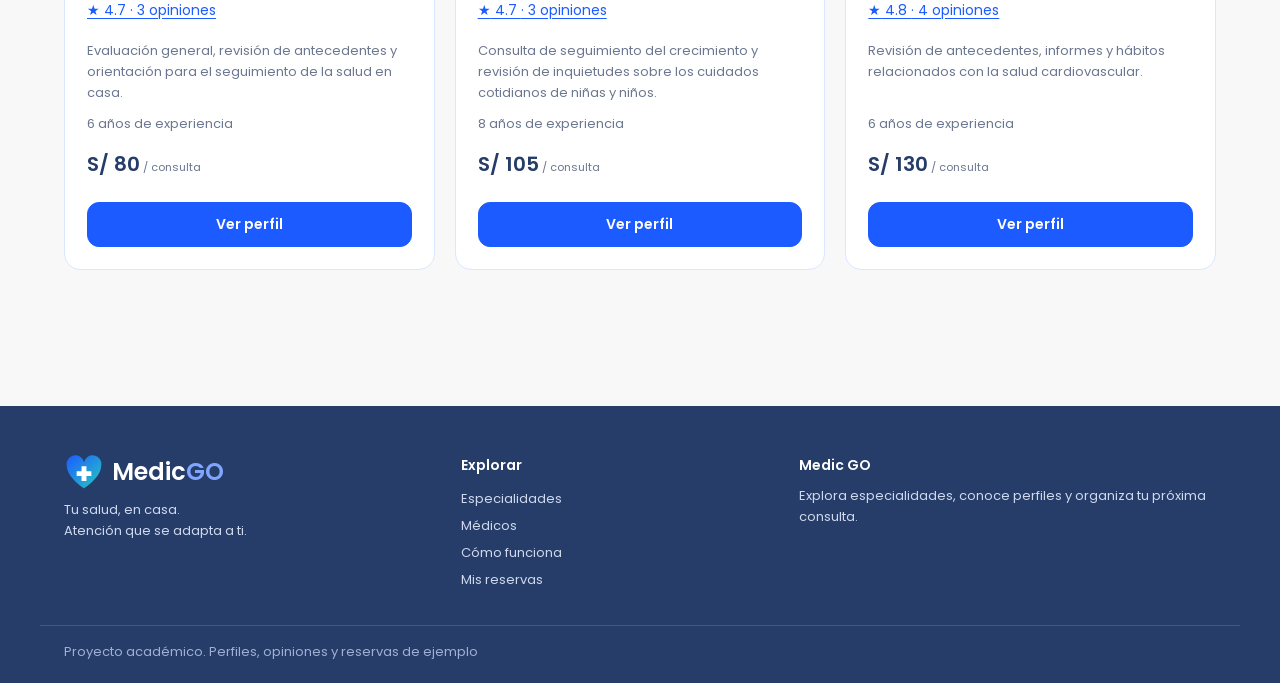
==== commit 1c9a7317: "Add accessible home healthcare photo carousel" ====
--- a/index.html
+++ b/index.html
@@ -13,6 +13,7 @@
   <link rel="stylesheet" href="css/styles.css">
   <script src="js/data.js" defer></script>
   <script src="js/app.js" defer></script>
+  <script src="js/hero-carousel.js" defer></script>
 </head>
 <body>
   <!-- Identidad visual compartida del proyecto. -->
@@ -48,7 +49,33 @@
           <div class="actions"><a class="btn big" href="medicos.html">Buscar médico</a><a class="btn2 big" href="como-funciona.html">Cómo funciona</a></div>
           <ul class="chips"><li>Atención en casa</li><li>Horarios flexibles</li><li>Diferentes especialidades</li></ul>
         </div>
-        <div class="art"><div class="hero-photo-frame"><img class="hero-photo" src="assets/hero-domicilio.jpg" srcset="assets/hero-domicilio-720.jpg 720w, assets/hero-domicilio.jpg 1200w" sizes="(max-width: 560px) calc(100vw - 60px), (max-width: 1000px) calc(100vw - 76px), 520px" width="1200" height="675" fetchpriority="high" decoding="async" alt="Médica con bata y estetoscopio atendiendo a un adulto mayor en el sofá de una sala luminosa"></div><span class="art-chip">Tu salud, más cerca</span><div class="art-card cal"><b>Elige tu horario</b><span>Atención a tu ritmo</span></div></div>
+        <div class="art hero-art">
+          <section class="hero-carousel" aria-label="Atención médica a domicilio" aria-roledescription="carrusel">
+            <div class="hero-photo-frame" id="hero-slides">
+              <div class="hero-slide is-active" role="group" aria-roledescription="diapositiva" aria-label="1 de 3" aria-hidden="false">
+                <img class="hero-photo" src="assets/hero-domicilio.jpg" srcset="assets/hero-domicilio-720.jpg 720w, assets/hero-domicilio.jpg 1200w" sizes="(max-width: 600px) calc(100vw - 60px), (max-width: 1000px) calc(100vw - 76px), 520px" width="1200" height="675" fetchpriority="high" decoding="async" alt="Médica con bata y estetoscopio atendiendo a un adulto mayor en el sofá de su hogar">
+              </div>
+              <div class="hero-slide" role="group" aria-roledescription="diapositiva" aria-label="2 de 3" aria-hidden="true">
+                <img class="hero-photo" src="assets/hero-pediatria.jpg" srcset="assets/hero-pediatria-720.jpg 720w, assets/hero-pediatria.jpg 1200w" sizes="(max-width: 600px) calc(100vw - 60px), (max-width: 1000px) calc(100vw - 76px), 520px" width="1200" height="801" decoding="async" alt="Médica atendiendo a una niña acompañada de su madre en el sofá de su casa">
+              </div>
+              <div class="hero-slide hero-slide-portrait" role="group" aria-roledescription="diapositiva" aria-label="3 de 3" aria-hidden="true">
+                <img class="hero-photo" src="assets/hero-chequeo.jpg" srcset="assets/hero-chequeo-480.jpg 480w, assets/hero-chequeo.jpg 800w" sizes="(max-width: 600px) 200px, 300px" width="800" height="1198" decoding="async" alt="Profesional médica midiendo la presión arterial a una mujer adulta en su cama, en casa">
+              </div>
+            </div>
+            <div class="hero-controls" hidden>
+              <button type="button" class="hero-arrow" data-direction="-1" aria-label="Fotografía anterior" aria-controls="hero-slides">&#8592;</button>
+              <div class="hero-indicators" role="group" aria-label="Elegir fotografía">
+                <button type="button" aria-label="Ver fotografía 1: atención a una persona mayor" aria-current="true" aria-controls="hero-slides"></button>
+                <button type="button" aria-label="Ver fotografía 2: atención pediátrica" aria-controls="hero-slides"></button>
+                <button type="button" aria-label="Ver fotografía 3: chequeo en casa" aria-controls="hero-slides"></button>
+              </div>
+              <button type="button" class="hero-arrow" data-direction="1" aria-label="Fotografía siguiente" aria-controls="hero-slides">&#8594;</button>
+              <button type="button" class="hero-play" aria-controls="hero-slides">Pausar</button>
+            </div>
+            <span class="hero-status" role="status" aria-live="off" aria-atomic="true">Fotografía 1 de 3</span>
+          </section>
+          <span class="art-chip">Tu salud, más cerca</span><div class="art-card cal"><b>Elige tu horario</b><span>Atención a tu ritmo</span></div>
+        </div>
       </div>
     </section>    <section class="container search-wrap" aria-label="Buscador">
       <form class="search" id="search-form" role="search">
--- a/css/styles.css
+++ b/css/styles.css
@@ -308,51 +308,67 @@
   background: var(--soft);
 }
 
-/* Fotografía del inicio: el marco contiene el zoom sin cambiar el flujo. */
+/* Carrusel limitado a la fotografía del inicio. */
+#inicio .hero-art { padding-top: 44px; padding-bottom: 75px; }
+#inicio .hero-carousel { width: 100%; min-width: 0; }
 #inicio .hero-photo-frame {
+  position: relative;
   width: 100%;
   aspect-ratio: 4 / 3;
   overflow: hidden;
-  border-radius: 32px 100px 32px 32px;
+  border-radius: 30px;
   box-shadow: 0 20px 44px #263d6920;
-  background: var(--soft);
-}
-
+  background: linear-gradient(135deg, #dbeaff, #d7f4ef);
+}
+#inicio .hero-slide {
+  position: absolute;
+  inset: 0;
+  opacity: 0;
+  visibility: hidden;
+  transition: opacity .65s ease, visibility .65s;
+}
+#inicio .hero-slide.is-active { opacity: 1; visibility: visible; }
 #inicio .hero-photo {
   display: block;
   width: 100%;
   height: 100%;
   object-fit: cover;
-  object-position: 50% 42%;
+  object-position: 50% 40%;
   border-radius: 0;
   box-shadow: none;
-  transform-origin: 50% 38%;
-  animation: medicgo-photo-breathe 12s ease-in-out infinite;
-}
-
-#inicio .art-chip {
-  animation: medicgo-label-float 8s ease-in-out infinite;
-}
-
-#inicio .art-card.cal {
-  animation: medicgo-label-float 10s ease-in-out -3s infinite;
-}
-
-@keyframes medicgo-photo-breathe {
-  0%, 100% { transform: scale(1); }
-  50% { transform: scale(1.035); }
-}
-
-@keyframes medicgo-label-float {
-  0%, 100% { transform: translateY(0); }
-  50% { transform: translateY(-4px); }
-}
-
+}
+#inicio .hero-slide:first-child .hero-photo { object-fit: contain; }
+#inicio .hero-slide-portrait .hero-photo { object-fit: contain; }
+#inicio .art-chip { top: 5px; right: 14px; }
+#inicio .art-card.cal { bottom: 0; left: 14px; padding: 8px 14px; }
+.hero-controls { display: flex; flex-wrap: wrap; align-items: center; justify-content: center; gap: 8px; padding-top: 12px; }
+.hero-controls[hidden] { display: none; }
+.hero-controls button {
+  border: 1px solid #c5d9ed;
+  background: white;
+  color: #1241a5;
+  cursor: pointer;
+  min-width: 44px;
+  min-height: 44px;
+  border-radius: 50%;
+  font: inherit;
+}
+.hero-controls button:hover { background: #e8f8f7; border-color: #168780; }
+.hero-controls button:focus-visible { outline: 3px solid #1b5bff; outline-offset: 3px; }
+.hero-indicators { display: flex; }
+.hero-indicators button { border: 0; background: transparent; position: relative; }
+.hero-indicators button::after { content: ''; display: block; width: 10px; height: 10px; border-radius: 50%; background: #71869c; margin: auto; }
+.hero-indicators button[aria-current]::after { background: #1b5bff; box-shadow: 0 0 0 4px #ccefeb; }
+.hero-controls .hero-play { border-radius: 22px; padding: 0 12px; font-size: 12px; min-width: 92px; }
+.hero-arrow { font-size: 20px !important; }
+.hero-status { position: absolute; width: 1px; height: 1px; overflow: hidden; clip-path: inset(50%); white-space: nowrap; }
+@media (max-width: 600px) {
+  .hero-controls { gap: 2px; }
+  .hero-indicators button { min-width: 36px; }
+  #inicio .hero-photo-frame { border-radius: 24px; }
+}
 @media (prefers-reduced-motion: reduce) {
-  #inicio .hero-photo, #inicio .art-chip, #inicio .art-card.cal {
-    animation: none;
-    transform: none;
-  }
+  #inicio .hero-slide { transition: none; }
 }
 
 .art-chip, .art-card {
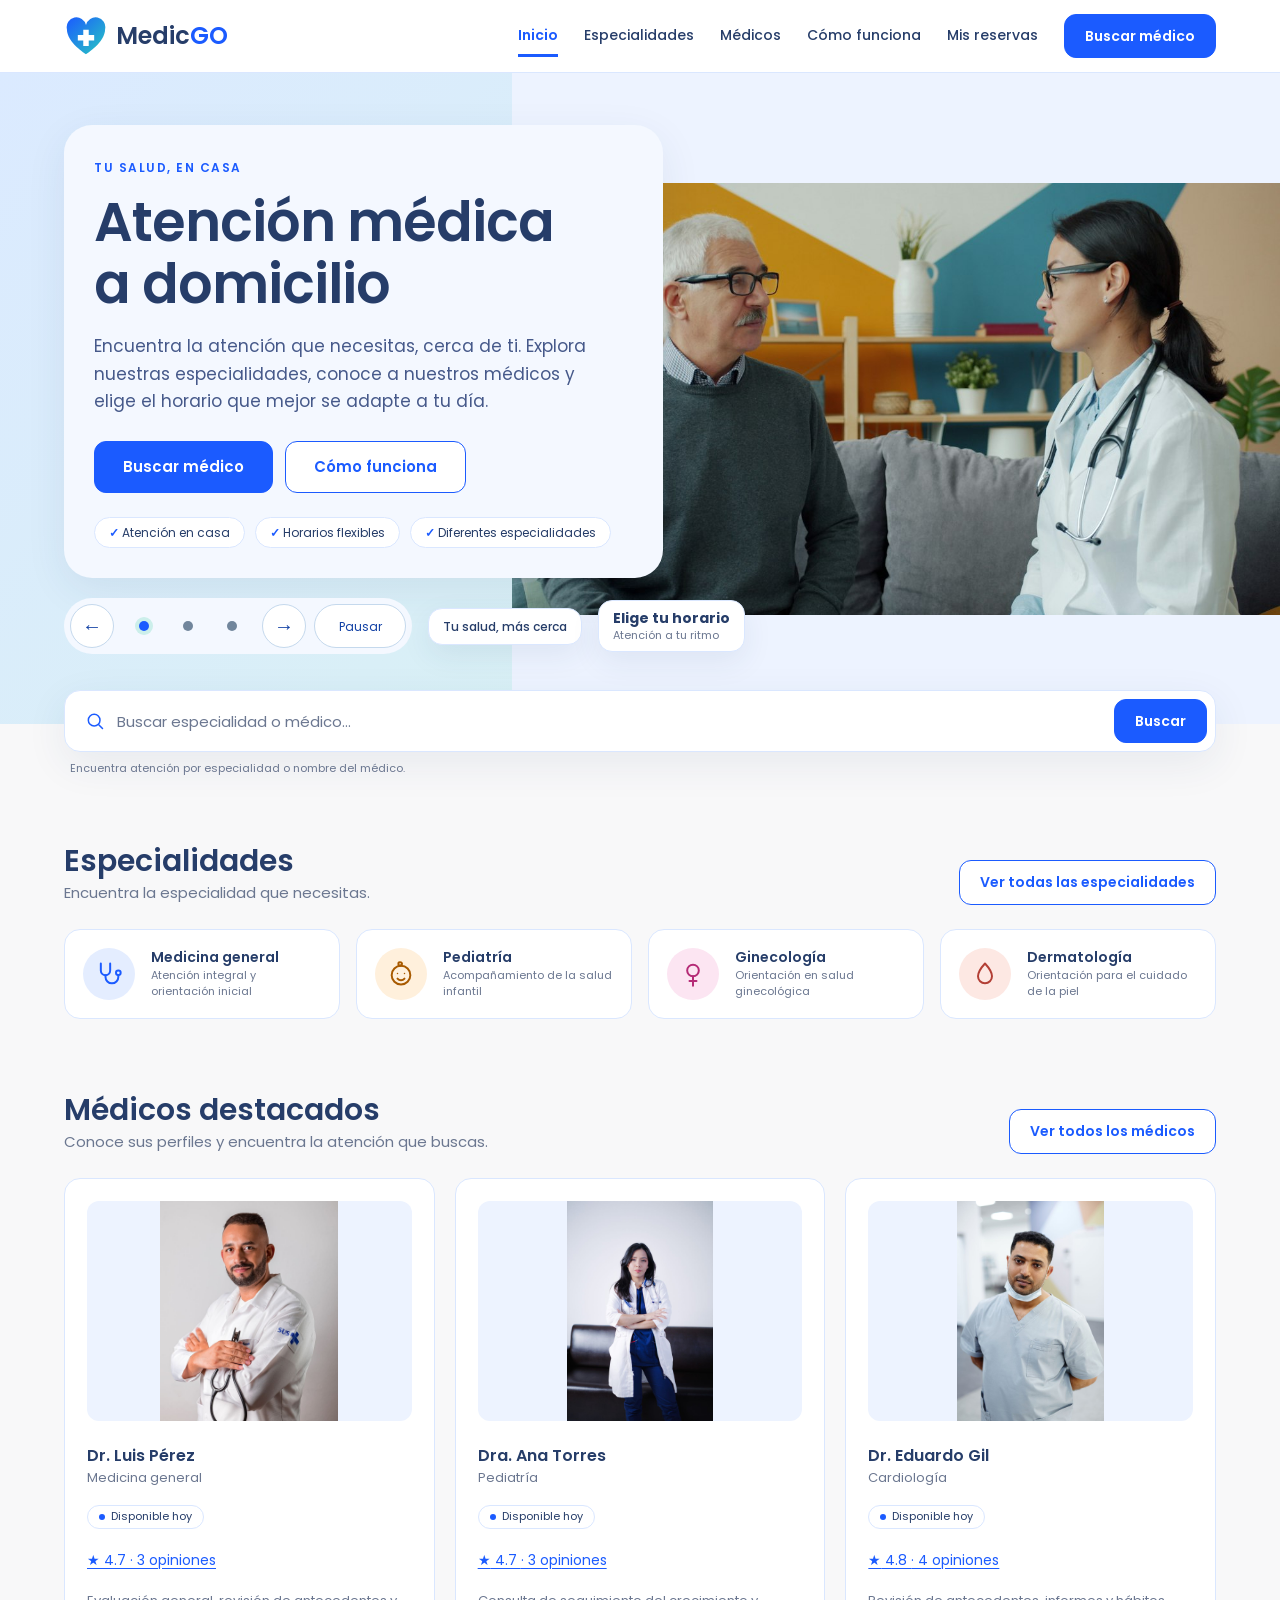
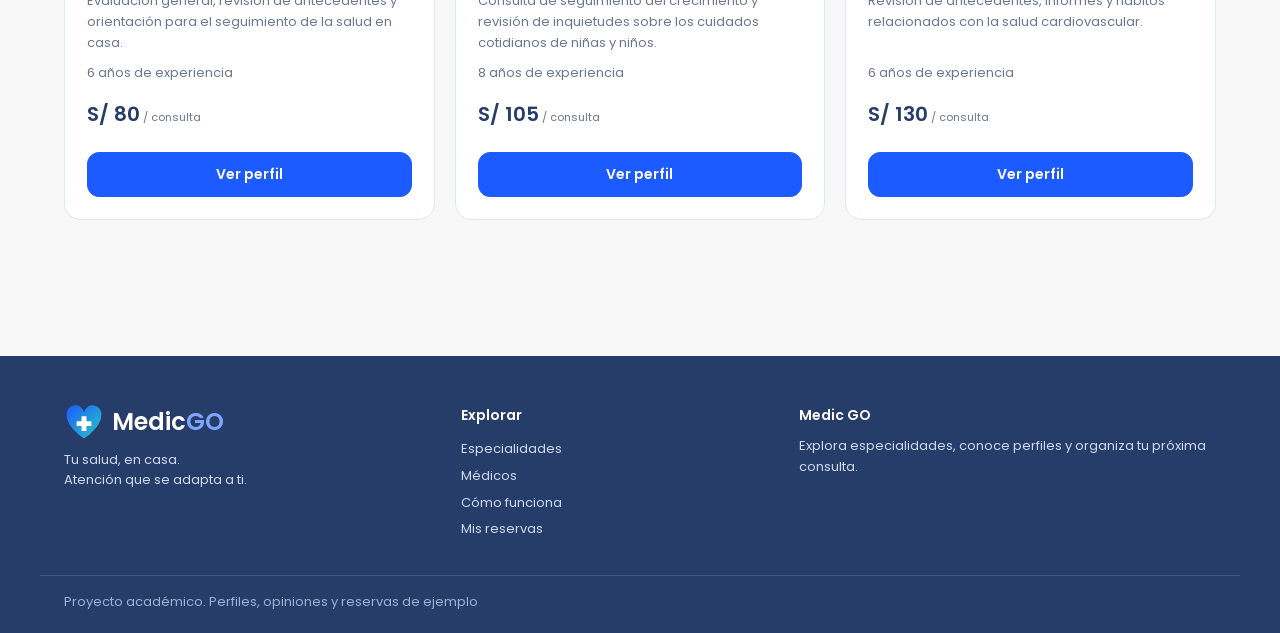
==== commit ee63d042: "Keep hero content fixed over rotating background photos" ====
--- a/index.html
+++ b/index.html
@@ -40,7 +40,18 @@
     </div>
   </header>
 
-  <main id="contenido">    <section class="hero" id="inicio">
+  <main id="contenido">    <section class="hero hero-carousel" id="inicio" aria-label="Atención médica a domicilio" aria-roledescription="carrusel">
+            <div class="hero-photo-frame" id="hero-slides">
+              <div class="hero-slide is-active" role="group" aria-roledescription="diapositiva" aria-label="1 de 3" aria-hidden="false">
+                <img class="hero-photo" src="assets/hero-domicilio.jpg" srcset="assets/hero-domicilio-720.jpg 720w, assets/hero-domicilio.jpg 1200w" sizes="(max-width: 760px) 100vw, 60vw" width="1200" height="675" fetchpriority="high" decoding="async" alt="Médica con bata y estetoscopio atendiendo a un adulto mayor en el sofá de su hogar">
+              </div>
+              <div class="hero-slide" role="group" aria-roledescription="diapositiva" aria-label="2 de 3" aria-hidden="true">
+                <img class="hero-photo" src="assets/hero-pediatria.jpg" srcset="assets/hero-pediatria-720.jpg 720w, assets/hero-pediatria.jpg 1200w" sizes="(max-width: 760px) 100vw, 60vw" width="1200" height="801" decoding="async" alt="Médica atendiendo a una niña acompañada de su madre en el sofá de su casa">
+              </div>
+              <div class="hero-slide hero-slide-portrait" role="group" aria-roledescription="diapositiva" aria-label="3 de 3" aria-hidden="true">
+                <img class="hero-photo" src="assets/hero-chequeo.jpg" srcset="assets/hero-chequeo-480.jpg 480w, assets/hero-chequeo.jpg 800w" sizes="(max-width: 600px) 200px, 300px" width="800" height="1198" decoding="async" alt="Profesional médica midiendo la presión arterial a una mujer adulta en su cama, en casa">
+              </div>
+            </div>
       <div class="container hero-grid">
         <div class="hero-text">
           <span class="eyebrow">Tu salud, en casa</span>
@@ -49,19 +60,8 @@
           <div class="actions"><a class="btn big" href="medicos.html">Buscar médico</a><a class="btn2 big" href="como-funciona.html">Cómo funciona</a></div>
           <ul class="chips"><li>Atención en casa</li><li>Horarios flexibles</li><li>Diferentes especialidades</li></ul>
         </div>
-        <div class="art hero-art">
-          <section class="hero-carousel" aria-label="Atención médica a domicilio" aria-roledescription="carrusel">
-            <div class="hero-photo-frame" id="hero-slides">
-              <div class="hero-slide is-active" role="group" aria-roledescription="diapositiva" aria-label="1 de 3" aria-hidden="false">
-                <img class="hero-photo" src="assets/hero-domicilio.jpg" srcset="assets/hero-domicilio-720.jpg 720w, assets/hero-domicilio.jpg 1200w" sizes="(max-width: 600px) calc(100vw - 60px), (max-width: 1000px) calc(100vw - 76px), 520px" width="1200" height="675" fetchpriority="high" decoding="async" alt="Médica con bata y estetoscopio atendiendo a un adulto mayor en el sofá de su hogar">
-              </div>
-              <div class="hero-slide" role="group" aria-roledescription="diapositiva" aria-label="2 de 3" aria-hidden="true">
-                <img class="hero-photo" src="assets/hero-pediatria.jpg" srcset="assets/hero-pediatria-720.jpg 720w, assets/hero-pediatria.jpg 1200w" sizes="(max-width: 600px) calc(100vw - 60px), (max-width: 1000px) calc(100vw - 76px), 520px" width="1200" height="801" decoding="async" alt="Médica atendiendo a una niña acompañada de su madre en el sofá de su casa">
-              </div>
-              <div class="hero-slide hero-slide-portrait" role="group" aria-roledescription="diapositiva" aria-label="3 de 3" aria-hidden="true">
-                <img class="hero-photo" src="assets/hero-chequeo.jpg" srcset="assets/hero-chequeo-480.jpg 480w, assets/hero-chequeo.jpg 800w" sizes="(max-width: 600px) 200px, 300px" width="800" height="1198" decoding="async" alt="Profesional médica midiendo la presión arterial a una mujer adulta en su cama, en casa">
-              </div>
-            </div>
+      </div>
+      <div class="container hero-footer">
             <div class="hero-controls" hidden>
               <button type="button" class="hero-arrow" data-direction="-1" aria-label="Fotografía anterior" aria-controls="hero-slides">&#8592;</button>
               <div class="hero-indicators" role="group" aria-label="Elegir fotografía">
@@ -73,9 +73,7 @@
               <button type="button" class="hero-play" aria-controls="hero-slides">Pausar</button>
             </div>
             <span class="hero-status" role="status" aria-live="off" aria-atomic="true">Fotografía 1 de 3</span>
-          </section>
           <span class="art-chip">Tu salud, más cerca</span><div class="art-card cal"><b>Elige tu horario</b><span>Atención a tu ritmo</span></div>
-        </div>
       </div>
     </section>    <section class="container search-wrap" aria-label="Buscador">
       <form class="search" id="search-form" role="search">
--- a/css/styles.css
+++ b/css/styles.css
@@ -309,15 +309,22 @@
 }
 
 /* Carrusel limitado a la fotografía del inicio. */
-#inicio .hero-art { padding-top: 44px; padding-bottom: 75px; }
-#inicio .hero-carousel { width: 100%; min-width: 0; }
+#inicio { position: relative; isolation: isolate; padding: 52px 0 70px; overflow: hidden; }
+#inicio .hero-grid { display: block; position: relative; z-index: 1; }
+#inicio .hero-text {
+  width: 52%;
+  padding: 30px;
+  border-radius: 28px;
+  background: #f4f8ff;
+  box-shadow: 0 12px 40px #263d6914;
+}
 #inicio .hero-photo-frame {
-  position: relative;
+  position: absolute;
+  inset: 0;
+  z-index: -1;
   width: 100%;
-  aspect-ratio: 4 / 3;
+  height: 100%;
   overflow: hidden;
-  border-radius: 30px;
-  box-shadow: 0 20px 44px #263d6920;
   background: linear-gradient(135deg, #dbeaff, #d7f4ef);
 }
 #inicio .hero-slide {
@@ -330,17 +337,19 @@
 #inicio .hero-slide.is-active { opacity: 1; visibility: visible; }
 #inicio .hero-photo {
   display: block;
-  width: 100%;
+  width: 60%;
   height: 100%;
+  margin-left: auto;
   object-fit: cover;
   object-position: 50% 40%;
   border-radius: 0;
   box-shadow: none;
 }
-#inicio .hero-slide:first-child .hero-photo { object-fit: contain; }
+#inicio .hero-slide:first-child .hero-photo { object-fit: contain; object-position: right center; }
 #inicio .hero-slide-portrait .hero-photo { object-fit: contain; }
-#inicio .art-chip { top: 5px; right: 14px; }
-#inicio .art-card.cal { bottom: 0; left: 14px; padding: 8px 14px; }
+#inicio .hero-footer { position: relative; z-index: 1; display: flex; align-items: center; gap: 16px; flex-wrap: wrap; margin-top: 20px; }
+#inicio .art-chip, #inicio .art-card.cal { position: static; padding: 8px 14px; }
+#inicio .hero-controls { padding: 6px; background: #f4f8ff; border-radius: 28px; }
 .hero-controls { display: flex; flex-wrap: wrap; align-items: center; justify-content: center; gap: 8px; padding-top: 12px; }
 .hero-controls[hidden] { display: none; }
 .hero-controls button {
@@ -365,7 +374,16 @@
 @media (max-width: 600px) {
   .hero-controls { gap: 2px; }
   .hero-indicators button { min-width: 36px; }
-  #inicio .hero-photo-frame { border-radius: 24px; }
+}
+@media (max-width: 1000px) and (min-width: 761px) {
+  #inicio .hero-text { width: 62%; padding: 24px; }
+}
+@media (max-width: 760px) {
+  #inicio { padding-top: 290px; }
+  #inicio .hero-photo-frame { height: 320px; }
+  #inicio .hero-photo { width: 100%; object-position: 50% 35%; }
+  #inicio .hero-text { width: 100%; padding: 24px 20px; }
+  #inicio .hero-footer { gap: 10px; }
 }
 @media (prefers-reduced-motion: reduce) {
   #inicio .hero-slide { transition: none; }
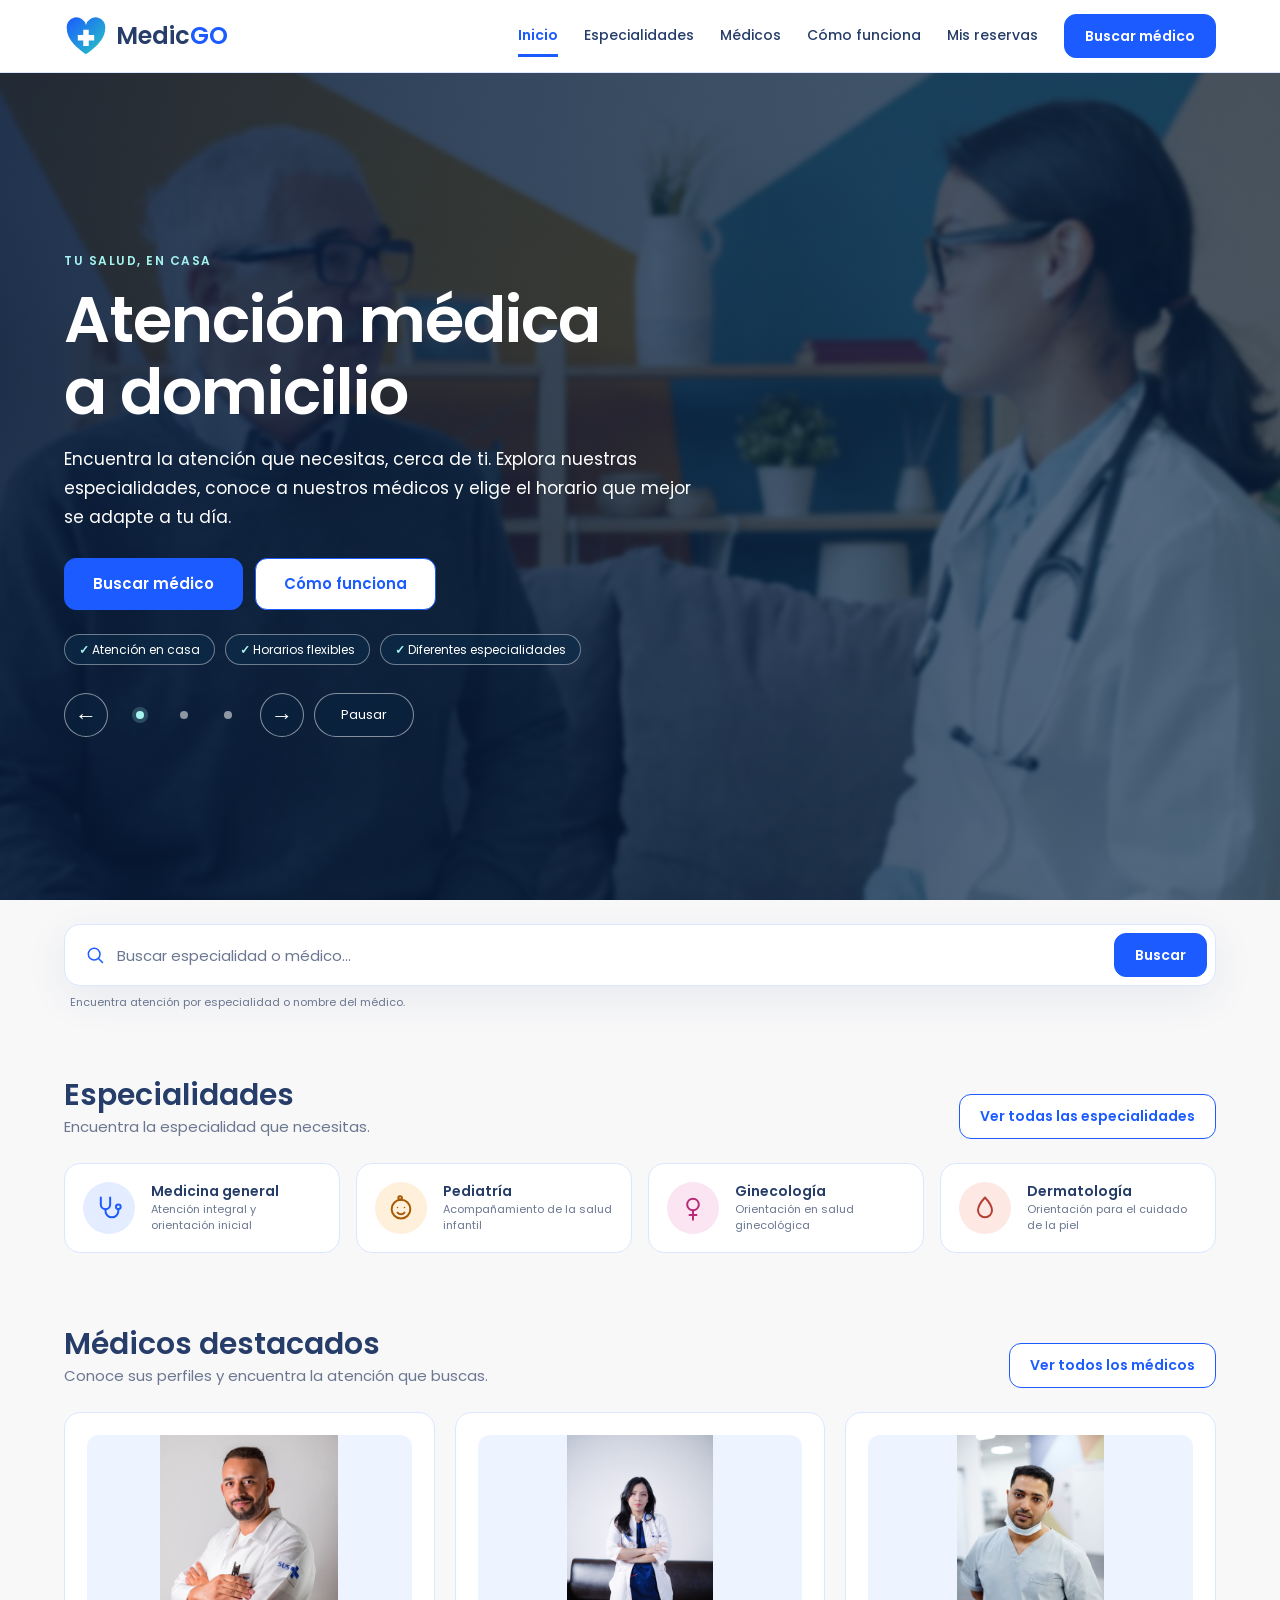
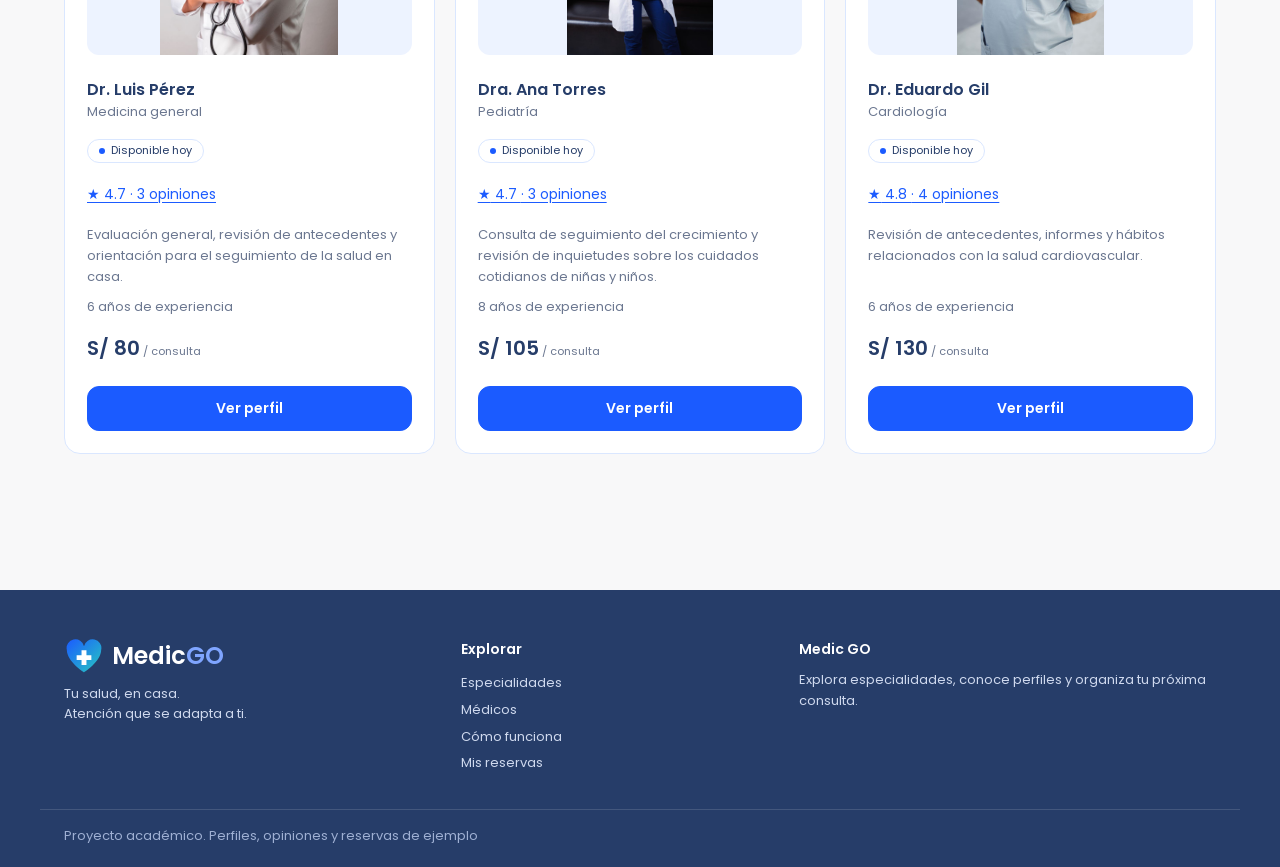
==== commit 0c132c13: "Rebuild home hero as full viewport background carousel" ====
--- a/index.html
+++ b/index.html
@@ -11,6 +11,7 @@
   <link rel="preconnect" href="https://fonts.gstatic.com" crossorigin>
   <link rel="stylesheet" href="https://fonts.googleapis.com/css2?family=Poppins:wght@400;500;600&display=swap">
   <link rel="stylesheet" href="css/styles.css">
+  <link rel="stylesheet" href="css/hero-carousel.css?v=3">
   <script src="js/data.js" defer></script>
   <script src="js/app.js" defer></script>
   <script src="js/hero-carousel.js" defer></script>
@@ -43,13 +44,13 @@
   <main id="contenido">    <section class="hero hero-carousel" id="inicio" aria-label="Atención médica a domicilio" aria-roledescription="carrusel">
             <div class="hero-photo-frame" id="hero-slides">
               <div class="hero-slide is-active" role="group" aria-roledescription="diapositiva" aria-label="1 de 3" aria-hidden="false">
-                <img class="hero-photo" src="assets/hero-domicilio.jpg" srcset="assets/hero-domicilio-720.jpg 720w, assets/hero-domicilio.jpg 1200w" sizes="(max-width: 760px) 100vw, 60vw" width="1200" height="675" fetchpriority="high" decoding="async" alt="Médica con bata y estetoscopio atendiendo a un adulto mayor en el sofá de su hogar">
+                <img class="hero-photo" src="assets/hero-domicilio.jpg" srcset="assets/hero-domicilio-720.jpg 720w, assets/hero-domicilio.jpg 1200w" sizes="100vw" width="1200" height="675" fetchpriority="high" decoding="async" alt="Médica con bata y estetoscopio atendiendo a un adulto mayor en el sofá de su hogar">
               </div>
               <div class="hero-slide" role="group" aria-roledescription="diapositiva" aria-label="2 de 3" aria-hidden="true">
-                <img class="hero-photo" src="assets/hero-pediatria.jpg" srcset="assets/hero-pediatria-720.jpg 720w, assets/hero-pediatria.jpg 1200w" sizes="(max-width: 760px) 100vw, 60vw" width="1200" height="801" decoding="async" alt="Médica atendiendo a una niña acompañada de su madre en el sofá de su casa">
+                <img class="hero-photo" src="assets/hero-pediatria.jpg" srcset="assets/hero-pediatria-720.jpg 720w, assets/hero-pediatria.jpg 1200w" sizes="100vw" width="1200" height="801" decoding="async" alt="Médica atendiendo a una niña acompañada de su madre en el sofá de su casa">
               </div>
               <div class="hero-slide hero-slide-portrait" role="group" aria-roledescription="diapositiva" aria-label="3 de 3" aria-hidden="true">
-                <img class="hero-photo" src="assets/hero-chequeo.jpg" srcset="assets/hero-chequeo-480.jpg 480w, assets/hero-chequeo.jpg 800w" sizes="(max-width: 600px) 200px, 300px" width="800" height="1198" decoding="async" alt="Profesional médica midiendo la presión arterial a una mujer adulta en su cama, en casa">
+                <img class="hero-photo" src="assets/hero-chequeo.jpg" srcset="assets/hero-chequeo-480.jpg 480w, assets/hero-chequeo.jpg 800w" sizes="100vw" width="800" height="1198" decoding="async" alt="Profesional médica midiendo la presión arterial a una mujer adulta en su cama, en casa">
               </div>
             </div>
       <div class="container hero-grid">
@@ -65,15 +66,15 @@
             <div class="hero-controls" hidden>
               <button type="button" class="hero-arrow" data-direction="-1" aria-label="Fotografía anterior" aria-controls="hero-slides">&#8592;</button>
               <div class="hero-indicators" role="group" aria-label="Elegir fotografía">
-                <button type="button" aria-label="Ver fotografía 1: atención a una persona mayor" aria-current="true" aria-controls="hero-slides"></button>
-                <button type="button" aria-label="Ver fotografía 2: atención pediátrica" aria-controls="hero-slides"></button>
-                <button type="button" aria-label="Ver fotografía 3: chequeo en casa" aria-controls="hero-slides"></button>
+                <button type="button" aria-label="Ver fotografía 1: atención a una persona mayor" aria-current="true" aria-controls="hero-slides"><span class="hero-dot" aria-hidden="true"></span></button>
+                <button type="button" aria-label="Ver fotografía 2: atención pediátrica" aria-controls="hero-slides"><span class="hero-dot" aria-hidden="true"></span></button>
+                <button type="button" aria-label="Ver fotografía 3: chequeo en casa" aria-controls="hero-slides"><span class="hero-dot" aria-hidden="true"></span></button>
               </div>
               <button type="button" class="hero-arrow" data-direction="1" aria-label="Fotografía siguiente" aria-controls="hero-slides">&#8594;</button>
               <button type="button" class="hero-play" aria-controls="hero-slides">Pausar</button>
             </div>
             <span class="hero-status" role="status" aria-live="off" aria-atomic="true">Fotografía 1 de 3</span>
-          <span class="art-chip">Tu salud, más cerca</span><div class="art-card cal"><b>Elige tu horario</b><span>Atención a tu ritmo</span></div>
+
       </div>
     </section>    <section class="container search-wrap" aria-label="Buscador">
       <form class="search" id="search-form" role="search">
--- a/css/styles.css
+++ b/css/styles.css
@@ -306,87 +306,6 @@
   border-radius: 32px 100px 32px 32px;
   box-shadow: 0 24px 50px #263d6920;
   background: var(--soft);
-}
-
-/* Carrusel limitado a la fotografía del inicio. */
-#inicio { position: relative; isolation: isolate; padding: 52px 0 70px; overflow: hidden; }
-#inicio .hero-grid { display: block; position: relative; z-index: 1; }
-#inicio .hero-text {
-  width: 52%;
-  padding: 30px;
-  border-radius: 28px;
-  background: #f4f8ff;
-  box-shadow: 0 12px 40px #263d6914;
-}
-#inicio .hero-photo-frame {
-  position: absolute;
-  inset: 0;
-  z-index: -1;
-  width: 100%;
-  height: 100%;
-  overflow: hidden;
-  background: linear-gradient(135deg, #dbeaff, #d7f4ef);
-}
-#inicio .hero-slide {
-  position: absolute;
-  inset: 0;
-  opacity: 0;
-  visibility: hidden;
-  transition: opacity .65s ease, visibility .65s;
-}
-#inicio .hero-slide.is-active { opacity: 1; visibility: visible; }
-#inicio .hero-photo {
-  display: block;
-  width: 60%;
-  height: 100%;
-  margin-left: auto;
-  object-fit: cover;
-  object-position: 50% 40%;
-  border-radius: 0;
-  box-shadow: none;
-}
-#inicio .hero-slide:first-child .hero-photo { object-fit: contain; object-position: right center; }
-#inicio .hero-slide-portrait .hero-photo { object-fit: contain; }
-#inicio .hero-footer { position: relative; z-index: 1; display: flex; align-items: center; gap: 16px; flex-wrap: wrap; margin-top: 20px; }
-#inicio .art-chip, #inicio .art-card.cal { position: static; padding: 8px 14px; }
-#inicio .hero-controls { padding: 6px; background: #f4f8ff; border-radius: 28px; }
-.hero-controls { display: flex; flex-wrap: wrap; align-items: center; justify-content: center; gap: 8px; padding-top: 12px; }
-.hero-controls[hidden] { display: none; }
-.hero-controls button {
-  border: 1px solid #c5d9ed;
-  background: white;
-  color: #1241a5;
-  cursor: pointer;
-  min-width: 44px;
-  min-height: 44px;
-  border-radius: 50%;
-  font: inherit;
-}
-.hero-controls button:hover { background: #e8f8f7; border-color: #168780; }
-.hero-controls button:focus-visible { outline: 3px solid #1b5bff; outline-offset: 3px; }
-.hero-indicators { display: flex; }
-.hero-indicators button { border: 0; background: transparent; position: relative; }
-.hero-indicators button::after { content: ''; display: block; width: 10px; height: 10px; border-radius: 50%; background: #71869c; margin: auto; }
-.hero-indicators button[aria-current]::after { background: #1b5bff; box-shadow: 0 0 0 4px #ccefeb; }
-.hero-controls .hero-play { border-radius: 22px; padding: 0 12px; font-size: 12px; min-width: 92px; }
-.hero-arrow { font-size: 20px !important; }
-.hero-status { position: absolute; width: 1px; height: 1px; overflow: hidden; clip-path: inset(50%); white-space: nowrap; }
-@media (max-width: 600px) {
-  .hero-controls { gap: 2px; }
-  .hero-indicators button { min-width: 36px; }
-}
-@media (max-width: 1000px) and (min-width: 761px) {
-  #inicio .hero-text { width: 62%; padding: 24px; }
-}
-@media (max-width: 760px) {
-  #inicio { padding-top: 290px; }
-  #inicio .hero-photo-frame { height: 320px; }
-  #inicio .hero-photo { width: 100%; object-position: 50% 35%; }
-  #inicio .hero-text { width: 100%; padding: 24px 20px; }
-  #inicio .hero-footer { gap: 10px; }
-}
-@media (prefers-reduced-motion: reduce) {
-  #inicio .hero-slide { transition: none; }
 }
 
 .art-chip, .art-card {
--- a/css/hero-carousel.css
+++ b/css/hero-carousel.css
@@ -0,0 +1,90 @@
+/* Loaded after the shared stylesheet: all rules belong to the home hero. */
+#inicio.hero-carousel {
+  position: relative;
+  isolation: isolate;
+  display: flex;
+  flex-direction: column;
+  justify-content: center;
+  gap: 28px;
+  min-height: calc(100vh - var(--header-height, 73px));
+  min-height: calc(100svh - var(--header-height, 73px));
+  padding: 48px 0 36px;
+  overflow: hidden;
+  color: white;
+  background: #10284a;
+}
+#inicio .hero-photo-frame { position: absolute; inset: 0; z-index: -2; overflow: hidden; }
+#inicio .hero-photo-frame::after {
+  content: '';
+  position: absolute;
+  inset: 0;
+  background: linear-gradient(90deg, rgb(6 25 57 / 84%), rgb(10 39 74 / 62%));
+}
+#inicio .hero-slide {
+  position: absolute;
+  inset: 0;
+  opacity: 0;
+  visibility: hidden;
+  transition: opacity .8s ease, visibility .8s;
+}
+#inicio .hero-slide.is-active { opacity: 1; visibility: visible; }
+#inicio .hero-photo {
+  display: block;
+  width: 100%;
+  height: 100%;
+  margin: 0;
+  border-radius: 0;
+  box-shadow: none;
+  object-fit: cover;
+  object-position: center 40%;
+  filter: blur(2px);
+  transform: scale(1.015);
+}
+#inicio .hero-slide-portrait .hero-photo { object-position: center 30%; }
+#inicio .hero-grid { display: block; width: 100%; position: relative; }
+#inicio .hero-text { width: 100%; max-width: 740px; padding: 0; background: none; border-radius: 0; box-shadow: none; }
+#inicio h1 { color: white; font-size: clamp(36px, 5vw, 64px); line-height: 1.12; }
+#inicio .eyebrow { color: #a5f4ef; }
+#inicio .lead { color: white; max-width: 630px; line-height: 1.7; }
+#inicio .chips li { color: white; background: rgb(13 43 73 / 65%); border-color: #ffffff66; }
+#inicio .chips li::before { color: #a5f4ef; }
+#inicio .hero-footer { width: 100%; position: relative; }
+#inicio .hero-controls { display: flex; align-items: center; gap: 10px; flex-wrap: wrap; }
+#inicio .hero-controls[hidden] { display: none; }
+#inicio .hero-controls button {
+  display: inline-flex;
+  align-items: center;
+  justify-content: center;
+  min-width: 44px;
+  min-height: 44px;
+  padding: 0;
+  font: inherit;
+  color: white;
+  background: rgb(10 34 62 / 65%);
+  border: 1px solid #ffffff80;
+  border-radius: 50%;
+  cursor: pointer;
+}
+#inicio .hero-controls button:hover { background: #155f83; }
+#inicio .hero-controls button:focus-visible { outline: 3px solid #a5f4ef; outline-offset: 3px; }
+#inicio .hero-controls .hero-arrow { font-size: 22px; }
+#inicio .hero-indicators { display: flex; gap: 0; }
+#inicio .hero-indicators button { background: transparent; border-color: transparent; }
+#inicio .hero-dot { width: 8px; height: 8px; border-radius: 50%; background: #ffffff88; }
+#inicio [aria-current] .hero-dot { background: #a5f4ef; box-shadow: 0 0 0 4px #a5f4ef33; }
+#inicio .hero-controls .hero-play { border-radius: 24px; padding: 0 16px; font-size: 13px; min-width: 100px; }
+#inicio .hero-status { position: absolute; width: 1px; height: 1px; padding: 0; margin: -1px; overflow: hidden; clip: rect(0, 0, 0, 0); clip-path: inset(50%); white-space: nowrap; border: 0; }
+/* The search starts below the full viewport hero, without overlapping it. */
+#inicio + .search-wrap { margin-top: 24px; }
+@media (max-width: 600px) {
+  #inicio.hero-carousel { padding: 32px 0 28px; gap: 24px; }
+  #inicio .lead { font-size: 15px; line-height: 1.6; }
+  #inicio .hero-controls { gap: 4px; }
+  #inicio .hero-indicators button { min-width: 32px; }
+  #inicio .hero-controls .hero-play { padding: 0 12px; min-width: 96px; }
+  #inicio .hero-photo { object-position: 55% center; }
+  #inicio .hero-slide-portrait .hero-photo { object-position: 45% 30%; }
+}
+@media (prefers-reduced-motion: reduce) {
+  #inicio .hero-slide { transition: none; }
+}
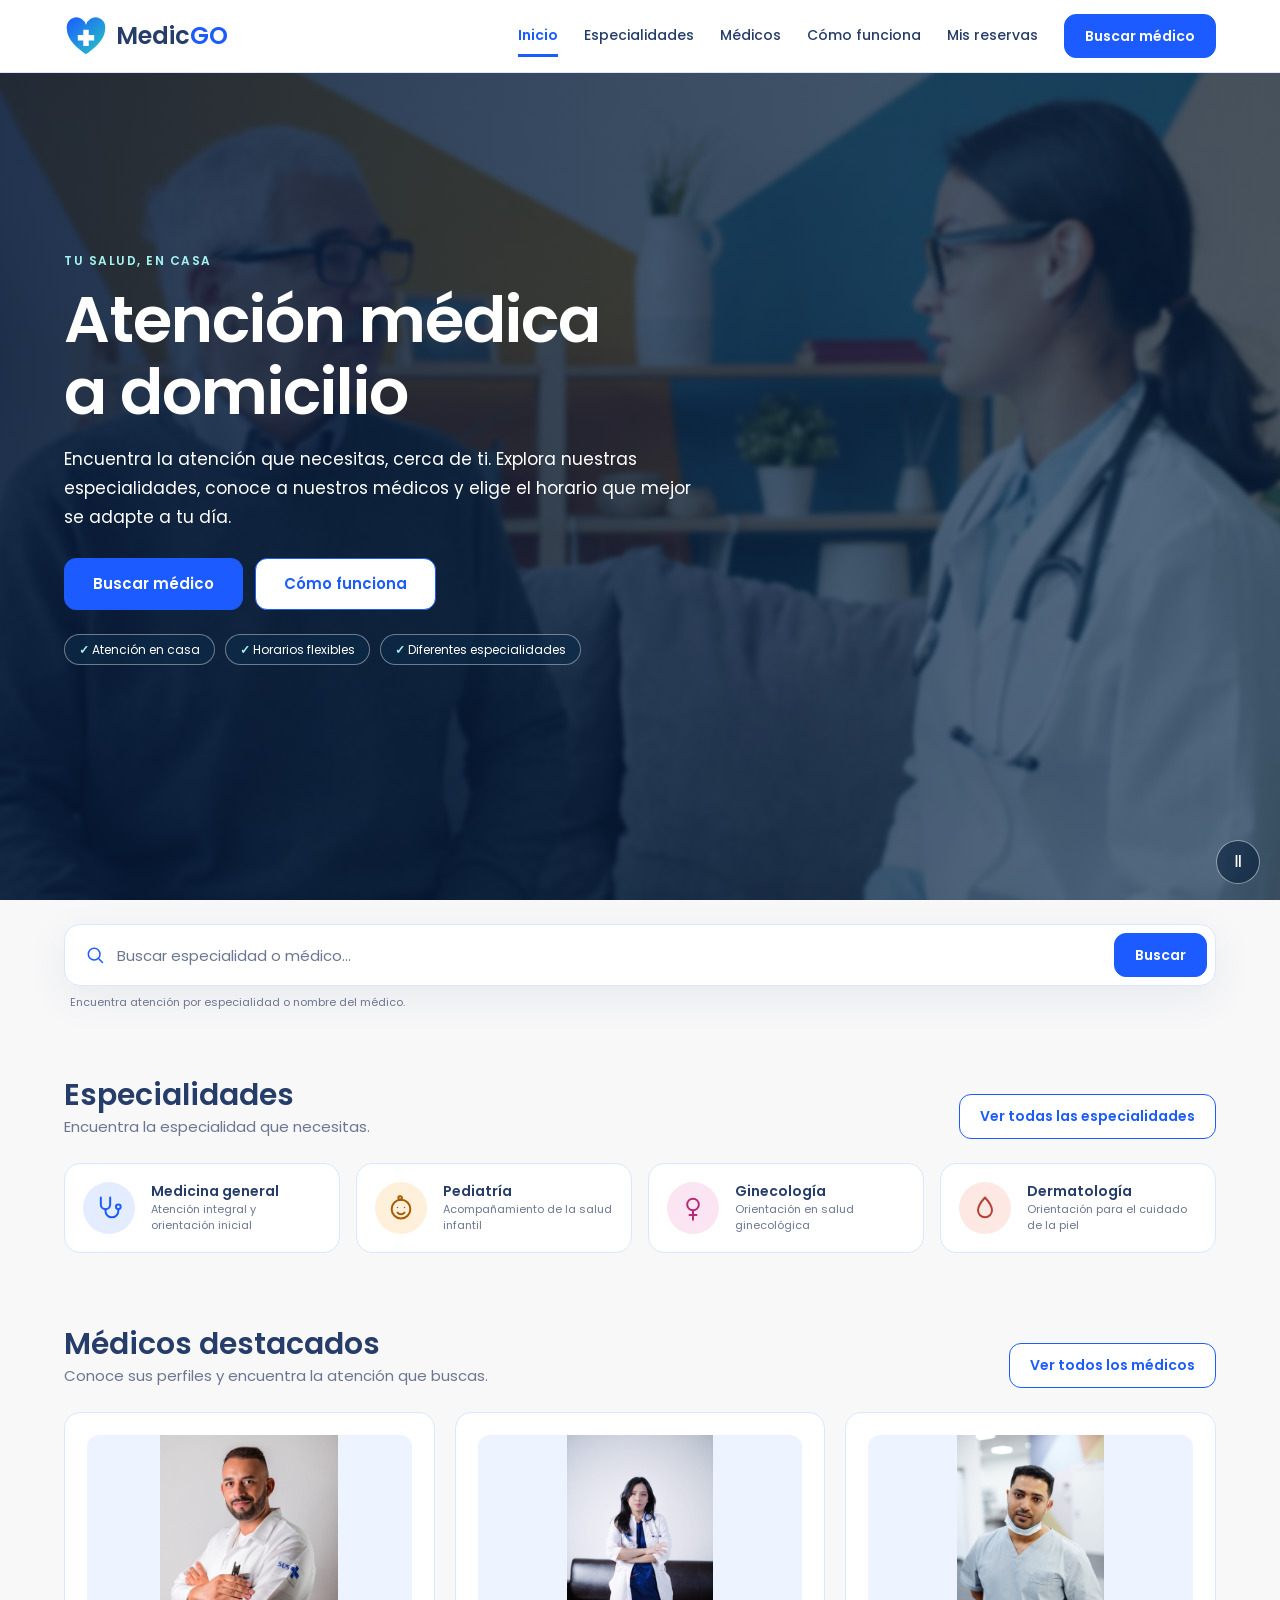
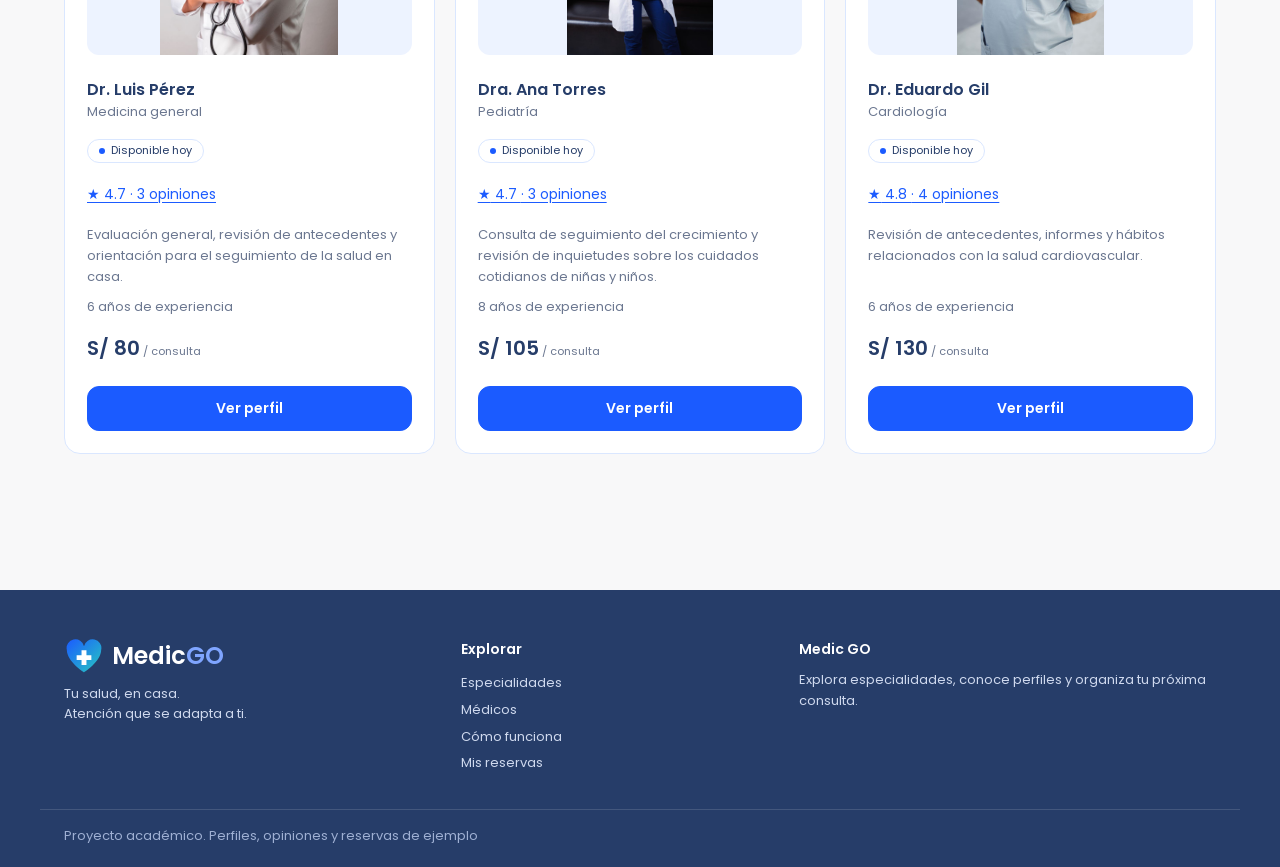
==== commit 9e95d153: "Move carousel pause control to banner corner and hide navigation" ====
--- a/index.html
+++ b/index.html
@@ -11,10 +11,10 @@
   <link rel="preconnect" href="https://fonts.gstatic.com" crossorigin>
   <link rel="stylesheet" href="https://fonts.googleapis.com/css2?family=Poppins:wght@400;500;600&display=swap">
   <link rel="stylesheet" href="css/styles.css">
-  <link rel="stylesheet" href="css/hero-carousel.css?v=3">
+  <link rel="stylesheet" href="css/hero-carousel.css?v=5">
   <script src="js/data.js" defer></script>
   <script src="js/app.js" defer></script>
-  <script src="js/hero-carousel.js" defer></script>
+  <script src="js/hero-carousel.js?v=5" defer></script>
 </head>
 <body>
   <!-- Identidad visual compartida del proyecto. -->
@@ -71,7 +71,7 @@
                 <button type="button" aria-label="Ver fotografía 3: chequeo en casa" aria-controls="hero-slides"><span class="hero-dot" aria-hidden="true"></span></button>
               </div>
               <button type="button" class="hero-arrow" data-direction="1" aria-label="Fotografía siguiente" aria-controls="hero-slides">&#8594;</button>
-              <button type="button" class="hero-play" aria-controls="hero-slides">Pausar</button>
+              <button type="button" class="hero-play" aria-label="Pausar carrusel" aria-controls="hero-slides">&#8545;</button>
             </div>
             <span class="hero-status" role="status" aria-live="off" aria-atomic="true">Fotografía 1 de 3</span>
 
--- a/css/hero-carousel.css
+++ b/css/hero-carousel.css
@@ -48,8 +48,8 @@
 #inicio .lead { color: white; max-width: 630px; line-height: 1.7; }
 #inicio .chips li { color: white; background: rgb(13 43 73 / 65%); border-color: #ffffff66; }
 #inicio .chips li::before { color: #a5f4ef; }
-#inicio .hero-footer { width: 100%; position: relative; }
-#inicio .hero-controls { display: flex; align-items: center; gap: 10px; flex-wrap: wrap; }
+#inicio .hero-footer { width: 100%; min-height: 44px; }
+#inicio .hero-controls { position: absolute; right: 20px; bottom: 16px; display: flex; }
 #inicio .hero-controls[hidden] { display: none; }
 #inicio .hero-controls button {
   display: inline-flex;
@@ -67,21 +67,18 @@
 }
 #inicio .hero-controls button:hover { background: #155f83; }
 #inicio .hero-controls button:focus-visible { outline: 3px solid #a5f4ef; outline-offset: 3px; }
-#inicio .hero-controls .hero-arrow { font-size: 22px; }
-#inicio .hero-indicators { display: flex; gap: 0; }
+#inicio .hero-controls .hero-arrow, #inicio .hero-indicators { display: none; }
 #inicio .hero-indicators button { background: transparent; border-color: transparent; }
 #inicio .hero-dot { width: 8px; height: 8px; border-radius: 50%; background: #ffffff88; }
 #inicio [aria-current] .hero-dot { background: #a5f4ef; box-shadow: 0 0 0 4px #a5f4ef33; }
-#inicio .hero-controls .hero-play { border-radius: 24px; padding: 0 16px; font-size: 13px; min-width: 100px; }
+#inicio .hero-controls .hero-play { border-radius: 50%; padding: 0; font-size: 17px; width: 44px; min-width: 44px; }
 #inicio .hero-status { position: absolute; width: 1px; height: 1px; padding: 0; margin: -1px; overflow: hidden; clip: rect(0, 0, 0, 0); clip-path: inset(50%); white-space: nowrap; border: 0; }
 /* The search starts below the full viewport hero, without overlapping it. */
 #inicio + .search-wrap { margin-top: 24px; }
 @media (max-width: 600px) {
   #inicio.hero-carousel { padding: 32px 0 28px; gap: 24px; }
   #inicio .lead { font-size: 15px; line-height: 1.6; }
-  #inicio .hero-controls { gap: 4px; }
-  #inicio .hero-indicators button { min-width: 32px; }
-  #inicio .hero-controls .hero-play { padding: 0 12px; min-width: 96px; }
+  #inicio .hero-controls { right: 16px; bottom: 12px; }
   #inicio .hero-photo { object-position: 55% center; }
   #inicio .hero-slide-portrait .hero-photo { object-position: 45% 30%; }
 }
